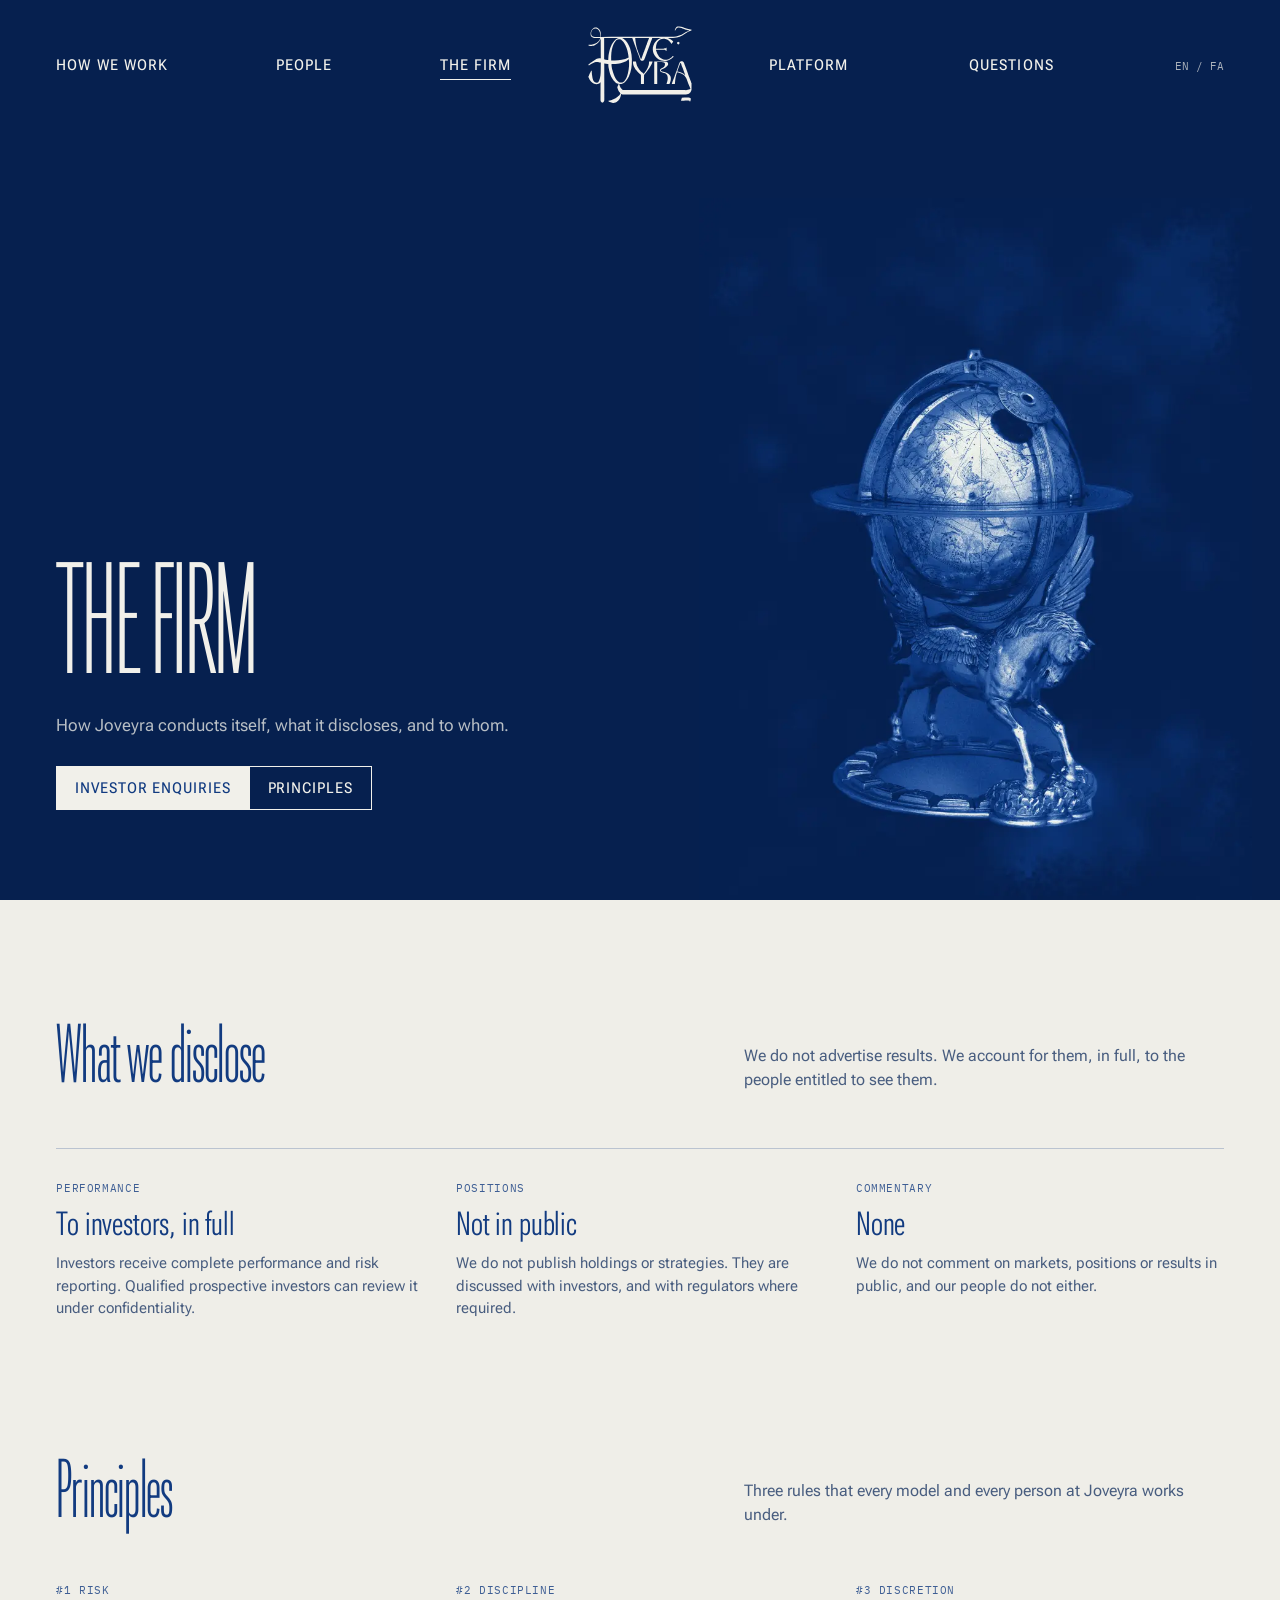
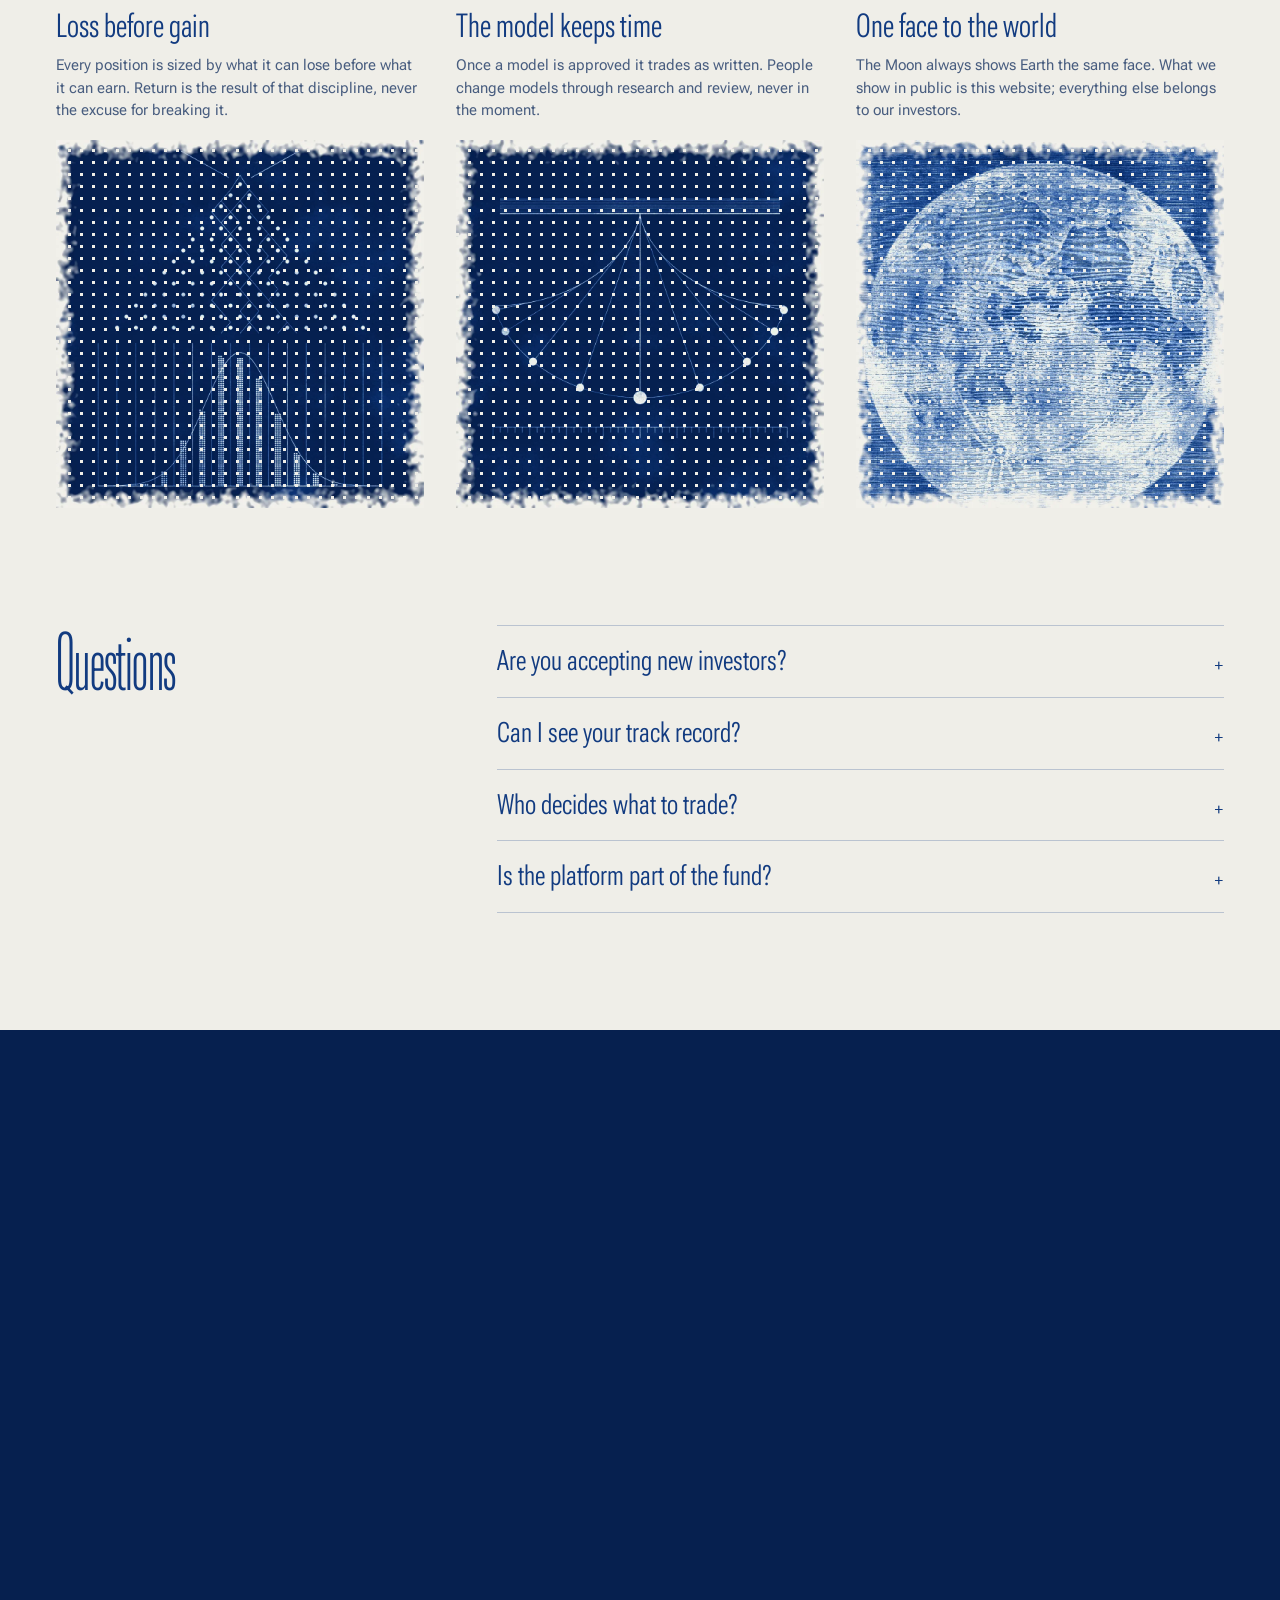
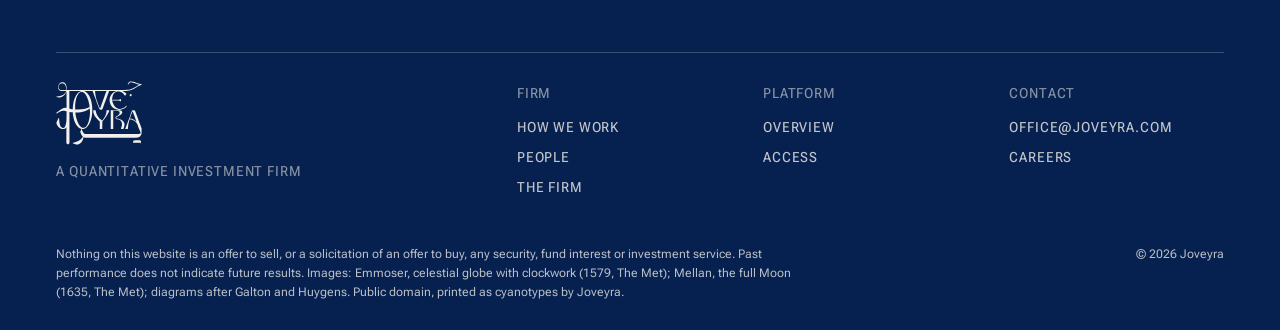
==== firm/index.html @ caad1bf6 "Redesign site around line engraving and cyanotype; add /firm and /product pages - Home: Hevelius obs" ====
<!doctype html>
<html lang="en" class="cyan">
<head>
<meta charset="utf-8">
<meta name="viewport" content="width=device-width, initial-scale=1">
<title>The Firm — Joveyra</title>
<meta name="description" content="How Joveyra conducts itself, what it discloses and to whom.">
<meta name="theme-color" content="#06204f">
<link rel="icon" href="../assets/logo.svg" type="image/svg+xml">
<link rel="preload" href="../assets/fonts/roboto-flex-latin-full-normal.woff2" as="font" type="font/woff2" crossorigin>
<link rel="stylesheet" href="../assets/css/site.css">
</head>
<body>

<header class="hero on-deep">
  <nav class="nav" aria-label="Main">
    <div class="wrap">
      <ul class="l">
        <li><a class="i" href="../#work">How we work</a></li>
        <li><a class="i" href="../#people">People</a></li>
        <li><a class="i" href="./" aria-current="page">The Firm</a></li>
      </ul>
      <a class="mark" href="../" aria-label="Joveyra home"><svg viewBox="0 0 870 648" fill="currentColor" aria-hidden="true"><use href="../assets/logo.svg#mark" width="870" height="648"/></svg></a>
      <ul class="r">
        <li><a class="i" href="../product/">Platform</a></li>
        <li><a class="i" href="#questions">Questions</a></li>
        <li><span class="lang" title="Persian edition in preparation">EN / FA</span></li>
      </ul>
      <button class="menu" type="button" aria-expanded="false">Menu</button>
    </div>
  </nav>
  <div class="wrap grid">
    <div class="copy">
      <h1 class="h1">The Firm</h1>
      <p class="lede">How Joveyra conducts itself, what it discloses, and to whom.</p>
      <div class="btns">
        <a class="btn solid" href="mailto:office@joveyra.com">Investor enquiries</a>
        <a class="btn" href="#principles">Principles</a>
      </div>
    </div>
    <div class="art">
      <img class="plate-art" src="../assets/img/globe-1600.webp" srcset="../assets/img/globe-900.webp 900w, ../assets/img/globe-1600.webp 1600w" sizes="(max-width: 960px) 100vw, 50vw" width="1600" height="2031" alt="Cyanotype of a celestial globe driven by clockwork, made by Gerhard Emmoser in 1579">
    </div>
  </div>
</header>

<main>

  <section class="sec on-paper">
    <div class="wrap">
      <div class="sec-head">
        <h2 class="h2" style="color:var(--blue)">What we disclose</h2>
        <p>We do not advertise results. We account for them, in full, to the people entitled to see them.</p>
      </div>
      <div class="cols3">
        <div><span class="tag">Performance</span><h3 class="h3">To investors, in full</h3><p>Investors receive complete performance and risk reporting. Qualified prospective investors can review it under confidentiality.</p></div>
        <div><span class="tag">Positions</span><h3 class="h3">Not in public</h3><p>We do not publish holdings or strategies. They are discussed with investors, and with regulators where required.</p></div>
        <div><span class="tag">Commentary</span><h3 class="h3">None</h3><p>We do not comment on markets, positions or results in public, and our people do not either.</p></div>
      </div>
    </div>
  </section>

  <section id="principles" class="sec on-paper" style="padding-top:0">
    <div class="wrap">
      <div class="sec-head">
        <h2 class="h2" style="color:var(--blue)">Principles</h2>
        <p>Three rules that every model and every person at Joveyra works under.</p>
      </div>
      <div class="cards">
        <article class="card"><span class="tag">#1 Risk</span><h3 class="h3">Loss before gain</h3><p>Every position is sized by what it can lose before what it can earn. Return is the result of that discipline, never the excuse for breaking it.</p><div class="plate"><img data-develop src="../assets/img/cy-galton.webp" width="1000" height="1000" alt="Cyanotype of a Galton board and the normal distribution" loading="lazy"></div></article>
        <article class="card"><span class="tag">#2 Discipline</span><h3 class="h3">The model keeps time</h3><p>Once a model is approved it trades as written. People change models through research and review, never in the moment.</p><div class="plate"><img data-develop src="../assets/img/cy-huygens.webp" width="1000" height="1000" alt="Cyanotype of Huygens's cycloidal pendulum" loading="lazy"></div></article>
        <article class="card"><span class="tag">#3 Discretion</span><h3 class="h3">One face to the world</h3><p>The Moon always shows Earth the same face. What we show in public is this website; everything else belongs to our investors.</p><div class="plate"><img data-develop src="../assets/img/cy-moon.webp" width="1000" height="1000" alt="Cyanotype of Claude Mellan's engraving of the full Moon, 1635" loading="lazy"></div></article>
      </div>
    </div>
  </section>

  <section id="questions" class="sec faq on-paper" style="padding-top:0">
    <div class="wrap grid">
      <h2 class="h2">Questions</h2>
      <div>
        <details class="qa"><summary>Are you accepting new investors?</summary><div class="a">Occasionally, and only by introduction. Write to office@joveyra.com with the name of the person who introduced you.</div></details>
        <details class="qa"><summary>Can I see your track record?</summary><div class="a">Qualified prospective investors can review the full record under a confidentiality agreement, after an introduction.</div></details>
        <details class="qa"><summary>Who decides what to trade?</summary><div class="a">Pricing models place every trade. Researchers design, test and supervise them; no trade is placed at someone's discretion.</div></details>
        <details class="qa"><summary>Is the platform part of the fund?</summary><div class="a">No. The Joveyra Platform is a separate product for traders in the Middle East. It is built on the same infrastructure, but client activity on the platform is kept apart from the firm's own trading.</div></details>
      </div>
    </div>
  </section>

  <section class="end on-deep">
    <canvas class="sky" aria-hidden="true"></canvas>
    <div class="wrap">
      <div class="foot">
        <div><svg class="mk" viewBox="0 0 870 648" fill="currentColor" aria-hidden="true"><use href="../assets/logo.svg#mark" width="870" height="648"/></svg><span class="t">A quantitative investment firm</span></div>
        <div><span class="t">Firm</span><ul><li><a href="../#work">How we work</a></li><li><a href="../#people">People</a></li><li><a href="./">The Firm</a></li></ul></div>
        <div><span class="t">Platform</span><ul><li><a href="../product/">Overview</a></li><li><a href="../product/#access">Access</a></li></ul></div>
        <div><span class="t">Contact</span><ul><li><a href="mailto:office@joveyra.com">office@joveyra.com</a></li><li><a href="mailto:careers@joveyra.com">Careers</a></li></ul></div>
      </div>
      <div class="legal">
        <p>Nothing on this website is an offer to sell, or a solicitation of an offer to buy, any security, fund interest or investment service. Past performance does not indicate future results. Images: Emmoser, celestial globe with clockwork (1579, The Met); Mellan, the full Moon (1635, The Met); diagrams after Galton and Huygens. Public domain, printed as cyanotypes by Joveyra.</p>
        <span>&copy; 2026 Joveyra</span>
      </div>
    </div>
  </section>

</main>

<script src="../assets/vendor/lenis.min.js"></script>
<script src="../assets/js/jove.js"></script>
<script src="../assets/js/site.js"></script>
</body>
</html>
---- assets/css/site.css ----
/* Joveyra
   Two processes, one family of type.
   - engraving pages: ultramarine and paper, images reduced to their lines
   - cyanotype pages: Prussian blue and paper, images printed by light        */

@font-face {
  font-family: "Flex";
  src: url("../fonts/roboto-flex-latin-full-normal.woff2") format("woff2");
  font-weight: 100 1000; font-stretch: 25% 151%; font-display: swap;
}
@font-face { font-family: "Plex Mono"; src: url("../fonts/ibm-plex-mono-latin-400-normal.woff2") format("woff2"); font-weight: 400; font-display: swap; }

@view-transition { navigation: auto; }

:root {
  color-scheme: light;
  --blue: #1424c4;          /* engraving ultramarine */
  --blue-deep: #0b1675;
  --paper: #eceef4;
  --paper-2: #e2e5ee;
  --on-blue: #eef1ff;
  --on-blue-dim: rgba(238, 241, 255, .74);
  --rule-blue: rgba(238, 241, 255, .22);
  --text: #121a5c;
  --text-dim: rgba(18, 26, 92, .74);
  --rule: rgba(20, 36, 196, .22);
  --copper: #c4733f;

  --flex: "Flex", "Roboto", system-ui, sans-serif;
  --mono: "Plex Mono", ui-monospace, Menlo, monospace;
  --gutter: clamp(16px, 4.4vw, 64px);
  --max: 1320px;
  --ease: cubic-bezier(.2, .7, .1, 1);
}
.cyan {
  --blue: #123b80;          /* Prussian */
  --blue-deep: #0a2552;
  --paper: #efeee8;
  --paper-2: #e5e3da;
  --text: #0e2a5a;
  --text-dim: rgba(14, 42, 90, .74);
  --rule: rgba(18, 59, 128, .24);
  --on-blue: #f1f0ea;
  --on-blue-dim: rgba(241, 240, 234, .76);
  --rule-blue: rgba(241, 240, 234, .22);
}

* { box-sizing: border-box; }
html { -webkit-text-size-adjust: 100%; }
html.lenis, html.lenis body { height: auto; }
.lenis.lenis-smooth { scroll-behavior: auto !important; }
html.film-on { overflow: hidden; }

body {
  margin: 0; background: var(--paper); color: var(--text);
  font-family: var(--flex); font-size: 16px; line-height: 1.5; font-stretch: 100%;
  -webkit-font-smoothing: antialiased; overflow-x: hidden;
}
img { display: block; max-width: 100%; height: auto; }
a { color: inherit; text-decoration: none; }
:focus-visible { outline: 2px solid var(--copper); outline-offset: 3px; }
::selection { background: var(--blue); color: var(--on-blue); }

.wrap { width: 100%; max-width: var(--max); margin: 0 auto; padding-inline: var(--gutter); position: relative; }

.on-blue { background: var(--blue); color: var(--on-blue); }
.on-deep { background: var(--blue-deep); color: var(--on-blue); }
.on-paper { background: var(--paper); color: var(--text); }

/* ------------------------------------------------------------------ type */
.h1 {
  font-weight: 300; font-stretch: 34%;
  font-size: clamp(72px, 12.2vw, 196px); line-height: .82; letter-spacing: -.012em;
  text-transform: uppercase; margin: 0; text-wrap: balance;
}
.h2 {
  font-weight: 300; font-stretch: 30%; font-size: clamp(48px, 6.4vw, 96px);
  line-height: .92; letter-spacing: -.01em; margin: 0; text-wrap: balance;
}
.h3 {
  font-weight: 340; font-stretch: 30%; font-size: clamp(28px, 2.6vw, 38px);
  line-height: 1; margin: 0 0 12px; letter-spacing: -.005em; text-wrap: balance;
}
.lede { font-size: clamp(17px, 1.25vw, 19px); line-height: 1.5; max-width: 34em; margin: 0; }
p { margin: 0 0 1em; max-width: 36em; }
.tag {
  font-family: var(--mono); font-size: 10.5px; letter-spacing: .06em; text-transform: uppercase;
  display: block; margin-bottom: 10px; opacity: .8;
}

/* buttons: square, condensed, like instrument labels */
.btns { display: flex; flex-wrap: wrap; margin-top: 28px; }
.btn {
  display: inline-flex; align-items: center; gap: 10px; height: 44px; padding: 0 18px;
  font-weight: 450; font-stretch: 62%; font-size: 15px; letter-spacing: .06em; text-transform: uppercase;
  border: 1px solid currentColor; transition: background .25s var(--ease), color .25s var(--ease);
}
.btn + .btn { border-left: 0; }
.on-blue .btn.solid, .on-deep .btn.solid { background: var(--on-blue); color: var(--blue); border-color: var(--on-blue); }
.on-blue .btn.solid:hover, .on-deep .btn.solid:hover { background: transparent; color: var(--on-blue); }
.on-blue .btn:not(.solid):hover, .on-deep .btn:not(.solid):hover { background: var(--on-blue); color: var(--blue); }
.on-paper .btn.solid { background: var(--blue); color: var(--paper); border-color: var(--blue); }
.on-paper .btn.solid:hover { background: transparent; color: var(--blue); }
.on-paper .btn:not(.solid) { color: var(--blue); }
.on-paper .btn:not(.solid):hover { background: var(--blue); color: var(--paper); }

/* ------------------------------------------------------------------ nav */
.nav { position: relative; z-index: 10; }
.nav .wrap { display: grid; grid-template-columns: 1fr auto 1fr; align-items: center; padding-block: 26px; }
.nav ul { list-style: none; margin: 0; padding: 0; display: flex; justify-content: space-between; align-items: center; gap: 24px; }
.nav ul.l { padding-right: clamp(24px, 6vw, 96px); }
.nav ul.r { padding-left: clamp(24px, 6vw, 96px); }
.nav a.i {
  font-weight: 460; font-stretch: 62%; font-size: 15px; letter-spacing: .07em; text-transform: uppercase;
  padding: 6px 0; background: linear-gradient(currentColor, currentColor) 0 100% / 0 1px no-repeat;
  transition: background-size .35s var(--ease);
}
.nav a.i:hover, .nav a.i[aria-current="page"] { background-size: 100% 1px; }
.nav .mark { display: block; width: 104px; color: currentColor; }
.nav .mark svg { display: block; width: 100%; height: auto; }
.nav .lang { font-family: var(--mono); font-size: 11px; opacity: .7; }
.menu { display: none; }

/* ------------------------------------------------------------------ hero */
.hero { position: relative; overflow: hidden; }
.hero { min-height: 100svh; display: flex; flex-direction: column; }
.hero .grid { flex: 1; display: grid; grid-template-columns: 1.02fr 1fr; gap: clamp(24px, 4vw, 64px); align-items: end; padding-top: clamp(24px, 6vh, 64px); }
.hero .copy { padding-bottom: clamp(48px, 10vh, 112px); }
.hero .lede { margin-top: 28px; color: var(--on-blue-dim); }
.hero .art { position: relative; align-self: stretch; display: flex; align-items: flex-end; justify-content: flex-end; }
.hero .art img.plate-art { width: 100%; height: auto; max-height: calc(100svh - 150px); object-fit: contain; object-position: right bottom; margin-right: calc(var(--gutter) * -0.5); }

/* ------------------------------------------------------------------ sections */
.sec { padding-block: clamp(88px, 13vh, 150px); }
.sec-head { display: flex; justify-content: space-between; align-items: end; gap: 24px; margin-bottom: 56px; }
.sec-head p { margin: 0; color: var(--text-dim); max-width: 30em; }
.on-blue .sec-head p, .on-deep .sec-head p { color: var(--on-blue-dim); }

.cards { display: grid; grid-template-columns: repeat(3, minmax(0, 1fr)); gap: 56px 32px; }
.card .tag { color: var(--blue); }
.card .h3 { color: var(--blue); }
.card p { color: var(--text-dim); font-size: 15px; min-height: 4.5em; }
.on-blue .card .tag, .on-blue .card .h3 { color: var(--on-blue); }
.on-blue .card p { color: var(--on-blue-dim); }
.plate { position: relative; background: var(--blue); aspect-ratio: 1; overflow: hidden; margin-top: 18px; }
.on-blue .plate { background: var(--blue-deep); }
.plate img { width: 100%; height: 100%; object-fit: cover; }
canvas.dither { position: absolute; inset: 0; width: 100%; height: 100%; image-rendering: pixelated; color: var(--blue); }

/* platform band */
.band .grid { display: grid; grid-template-columns: 1fr 1fr; gap: clamp(32px, 6vw, 96px); align-items: center; }
.band .lede { color: var(--on-blue-dim); margin-top: 22px; }
.print { max-width: 460px; justify-self: center; position: relative; background: #f1f0ea; padding: 16px 16px 44px; box-shadow: 0 30px 60px -30px rgba(0, 0, 0, .55); transform: rotate(-1.2deg); }
.print img { width: 100%; }
.print .cap { position: absolute; left: 16px; bottom: 15px; font-family: var(--mono); font-size: 10px; letter-spacing: .04em; color: #4b5a78; }

/* people */
.people .grid { display: grid; grid-template-columns: 5fr 7fr; gap: clamp(32px, 6vw, 96px); align-items: start; }
.people .portrait { position: relative; background: transparent; overflow: hidden; }
.people .portrait canvas.dither { color: var(--paper); }
.people .lede { margin-top: 24px; color: var(--text); }
.problem { margin-top: 40px; border-top: 1px solid var(--rule); padding-top: 24px; }
.problem .q { font-size: 18px; line-height: 1.55; color: var(--text); max-width: 34em; }

/* faq */
.faq .grid { display: grid; grid-template-columns: 4fr 8fr; gap: clamp(32px, 6vw, 96px); }
.faq .h2 { color: var(--blue); }
.qa { border-top: 1px solid var(--rule); }
.qa:last-child { border-bottom: 1px solid var(--rule); }
.qa summary {
  list-style: none; cursor: pointer; display: flex; justify-content: space-between; gap: 24px; align-items: baseline;
  padding: 20px 0; color: var(--blue); font-weight: 340; font-stretch: 30%; font-size: clamp(24px, 2.2vw, 30px); line-height: 1.1;
}
.qa summary::-webkit-details-marker { display: none; }
.qa summary::after { content: "+"; font-family: var(--mono); font-size: 16px; transition: transform .3s var(--ease); }
.qa[open] summary::after { transform: rotate(45deg); }
.qa .a { padding: 0 0 24px; color: var(--text-dim); max-width: 40em; }

/* end: a moving plate behind the footer */
.end { position: relative; overflow: hidden; min-height: min(100vh, 960px); display: flex; flex-direction: column; justify-content: flex-end; }
.end canvas.sky { position: absolute; inset: 0; width: 100%; height: 100%; color: var(--on-blue); }
.end .wrap { z-index: 2; }
.foot { display: grid; grid-template-columns: 2fr 1fr 1fr 1fr; gap: 32px; padding-top: 28px; border-top: 1px solid var(--rule-blue); }
.foot ul { list-style: none; margin: 10px 0 0; padding: 0; }
.foot li { margin: 6px 0; }
.foot a, .foot .t { font-weight: 450; font-stretch: 62%; font-size: 14px; letter-spacing: .06em; text-transform: uppercase; }
.foot a { opacity: .8; } .foot a:hover { opacity: 1; }
.foot .t { opacity: .55; }
.foot .mk { width: 86px; display: block; margin-bottom: 14px; }
.legal { display: grid; grid-template-columns: 1fr auto; gap: 24px; padding: 40px 0 28px; font-size: 12px; line-height: 1.6; color: var(--on-blue-dim); }
.legal p { margin: 0; max-width: 62em; }

/* ------------------------------------------------------------------ opening film */
.film {
  position: fixed; inset: 0; z-index: 100; background: var(--blue-deep); color: var(--on-blue);
  display: grid; place-items: center; cursor: pointer;
  transition: transform 1.2s cubic-bezier(.7, 0, .2, 1);
}
.film canvas { position: absolute; inset: 0; width: 100%; height: 100%; }
.film .film-mark { position: relative; width: min(300px, 50vw); opacity: 0; }
.film .film-mark svg { display: block; width: 100%; height: auto; }
.film .film-date { position: absolute; left: var(--gutter); bottom: 26px; font-family: var(--mono); font-size: 11px; letter-spacing: .06em; text-transform: uppercase; opacity: .75; }
.film .skip { position: absolute; right: var(--gutter); bottom: 20px; font-family: var(--mono); font-size: 11px; letter-spacing: .06em; text-transform: uppercase; background: none; color: inherit; border: 1px solid var(--rule-blue); padding: 8px 12px; cursor: pointer; }
.film.lift { transform: translateY(-100%); }

/* ------------------------------------------------------------------ small screens */
@media (max-width: 960px) {
  .nav .wrap { grid-template-columns: auto 1fr auto; }
  .nav ul { display: none; }
  .nav .mark { width: 84px; }
  .menu { display: block; grid-column: 3; background: none; color: inherit; border: 1px solid currentColor; font: 500 13px/1 var(--flex); font-stretch: 62%; letter-spacing: .08em; text-transform: uppercase; padding: 10px 14px; }
  .nav.open { position: fixed; inset: 0; background: var(--blue); color: var(--on-blue); z-index: 50; }
  .nav.open .wrap { align-content: start; }
  .nav.open ul { display: flex; flex-direction: column; align-items: start; grid-column: 1 / -1; padding: 32px 0 0; gap: 18px; justify-content: start; }
  .nav.open a.i { font-size: 26px; }
  .hero .grid, .band .grid, .people .grid, .faq .grid { grid-template-columns: 1fr; }
  .hero .copy { padding-bottom: 0; }
  .hero .art { min-height: 0; }
  .hero .art img.plate-art { position: relative; right: 0; width: 100%; }
  .cards { grid-template-columns: 1fr; }
  .foot { grid-template-columns: 1fr 1fr; }
  .legal { grid-template-columns: 1fr; }
  .sec-head { flex-direction: column; align-items: start; }
}
@media (prefers-reduced-motion: reduce) {
  .film { display: none; }
}

/* ------------------------------------------------------------------ cyanotype pages */
.cyan { --blue-deep: #06204f; }
.cyan .plate { background: transparent; }
.cyan canvas.dither { color: var(--paper); }
.etym {
  display: flex; flex-wrap: wrap; align-items: baseline; gap: .1em .35em; margin: 0 0 72px;
  font-weight: 250; font-stretch: 30%; font-size: clamp(56px, 9vw, 150px); line-height: .95; color: var(--blue);
}
.etym [lang="fa"] { font-family: "Vazir", var(--flex); font-weight: 300; font-stretch: 100%; font-size: .78em; }
.etym .arr { font-stretch: 100%; font-weight: 200; font-size: .5em; opacity: .6; }
.cols2 { display: grid; grid-template-columns: 4fr 8fr; gap: clamp(32px, 6vw, 96px); }
.cols2 .h2 { color: var(--blue); }
.cols2 .lede { margin-bottom: 20px; }
.cols3 { display: grid; grid-template-columns: repeat(3, minmax(0, 1fr)); gap: 32px; border-top: 1px solid var(--rule); padding-top: 32px; }
.cols3 .tag, .cols3 .h3 { color: var(--blue); }
.cols3 p { color: var(--text-dim); font-size: 15px; }
.spin { position: absolute; left: 50%; top: 6%; width: min(62vh, 640px, 78vw); aspect-ratio: 1; transform: translateX(-50%); border-radius: 50%; overflow: hidden; opacity: .9; }
.spin img { width: 100%; height: 100%; object-fit: cover; animation: turn 240s linear infinite; }
@keyframes turn { to { transform: rotate(360deg); } }
.access { position: relative; z-index: 2; margin: calc(min(62vh, 640px, 78vw) + 8vh) 0 72px; text-align: center; }
.access .lede { margin-inline: auto; }
.access .btns { justify-content: center; }
.end:has(.spin) { justify-content: flex-start; }
@font-face { font-family: "Vazir"; src: url("../fonts/vazirmatn-arabic-wght-normal.woff2") format("woff2"); font-weight: 100 900; font-display: swap; }
@media (max-width: 960px) { .cols2, .cols3 { grid-template-columns: 1fr; } }
@media (prefers-reduced-motion: reduce) { .spin img { animation: none; } }
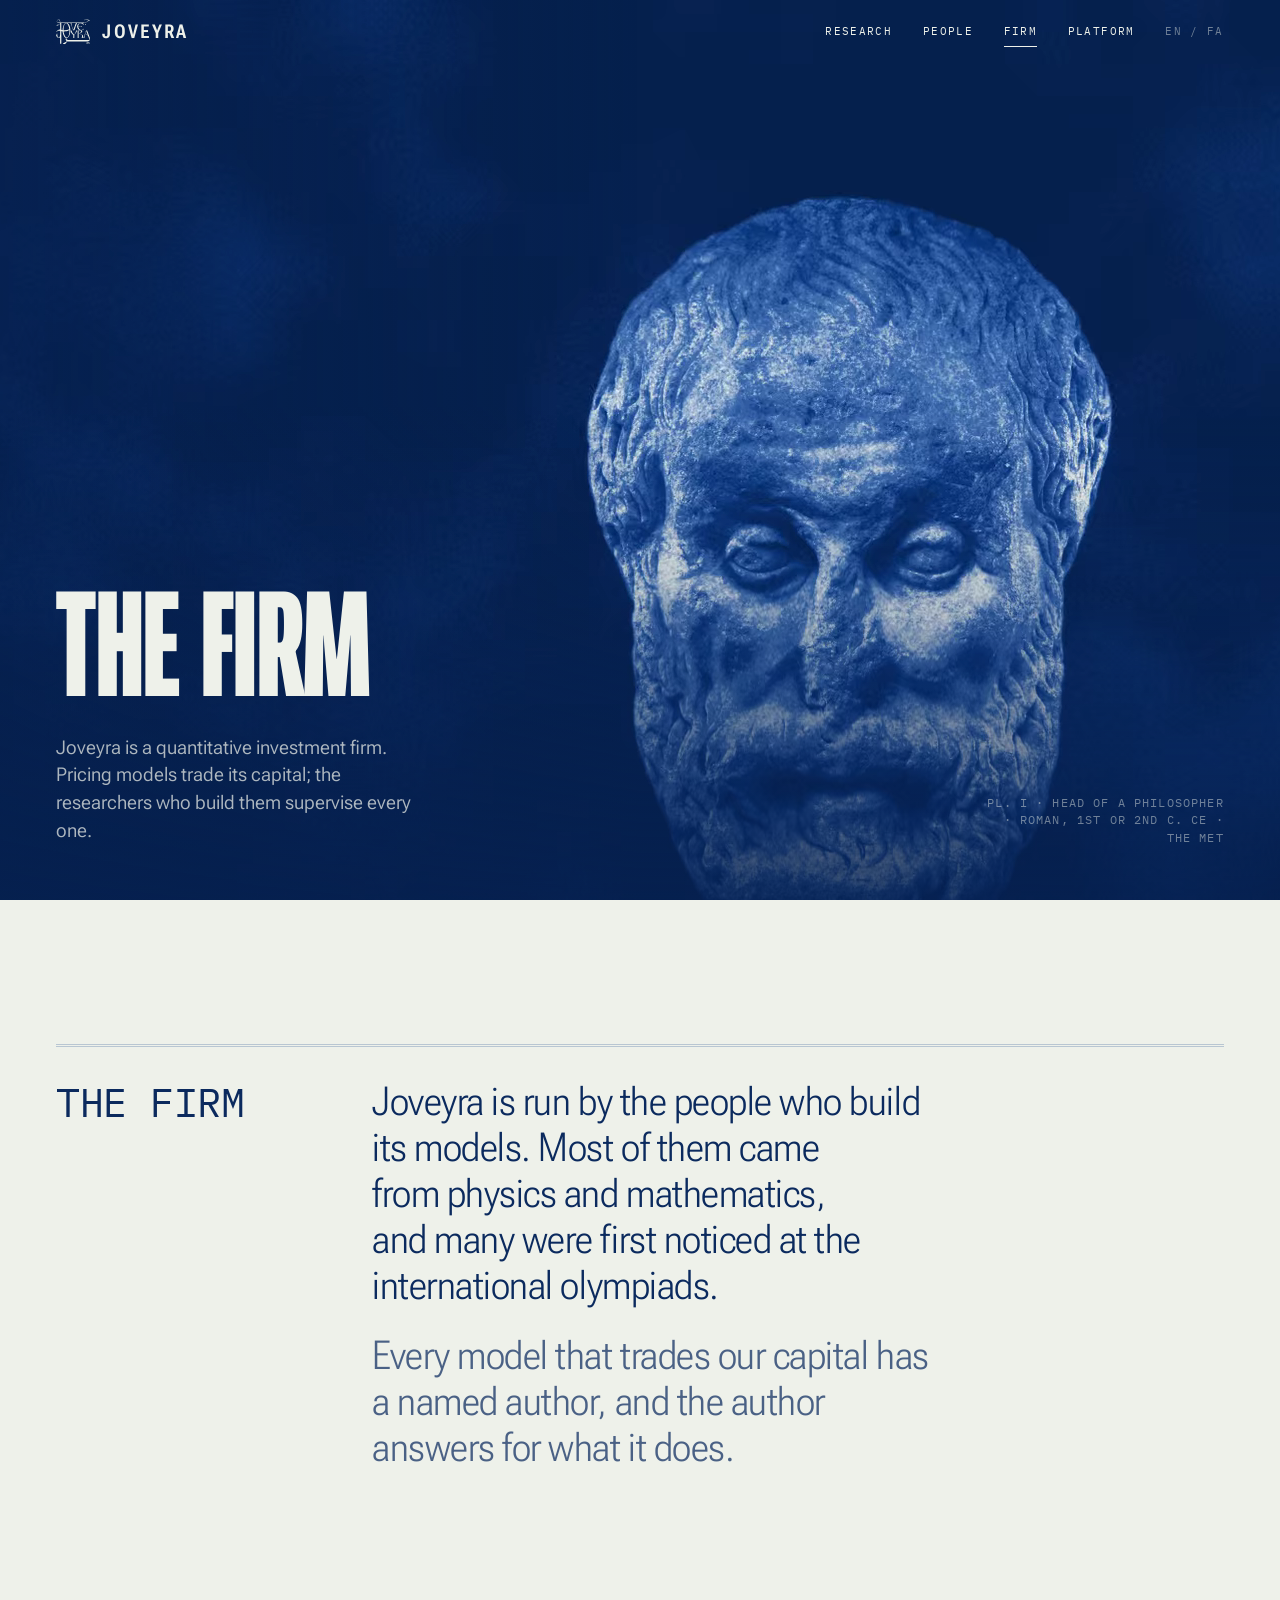
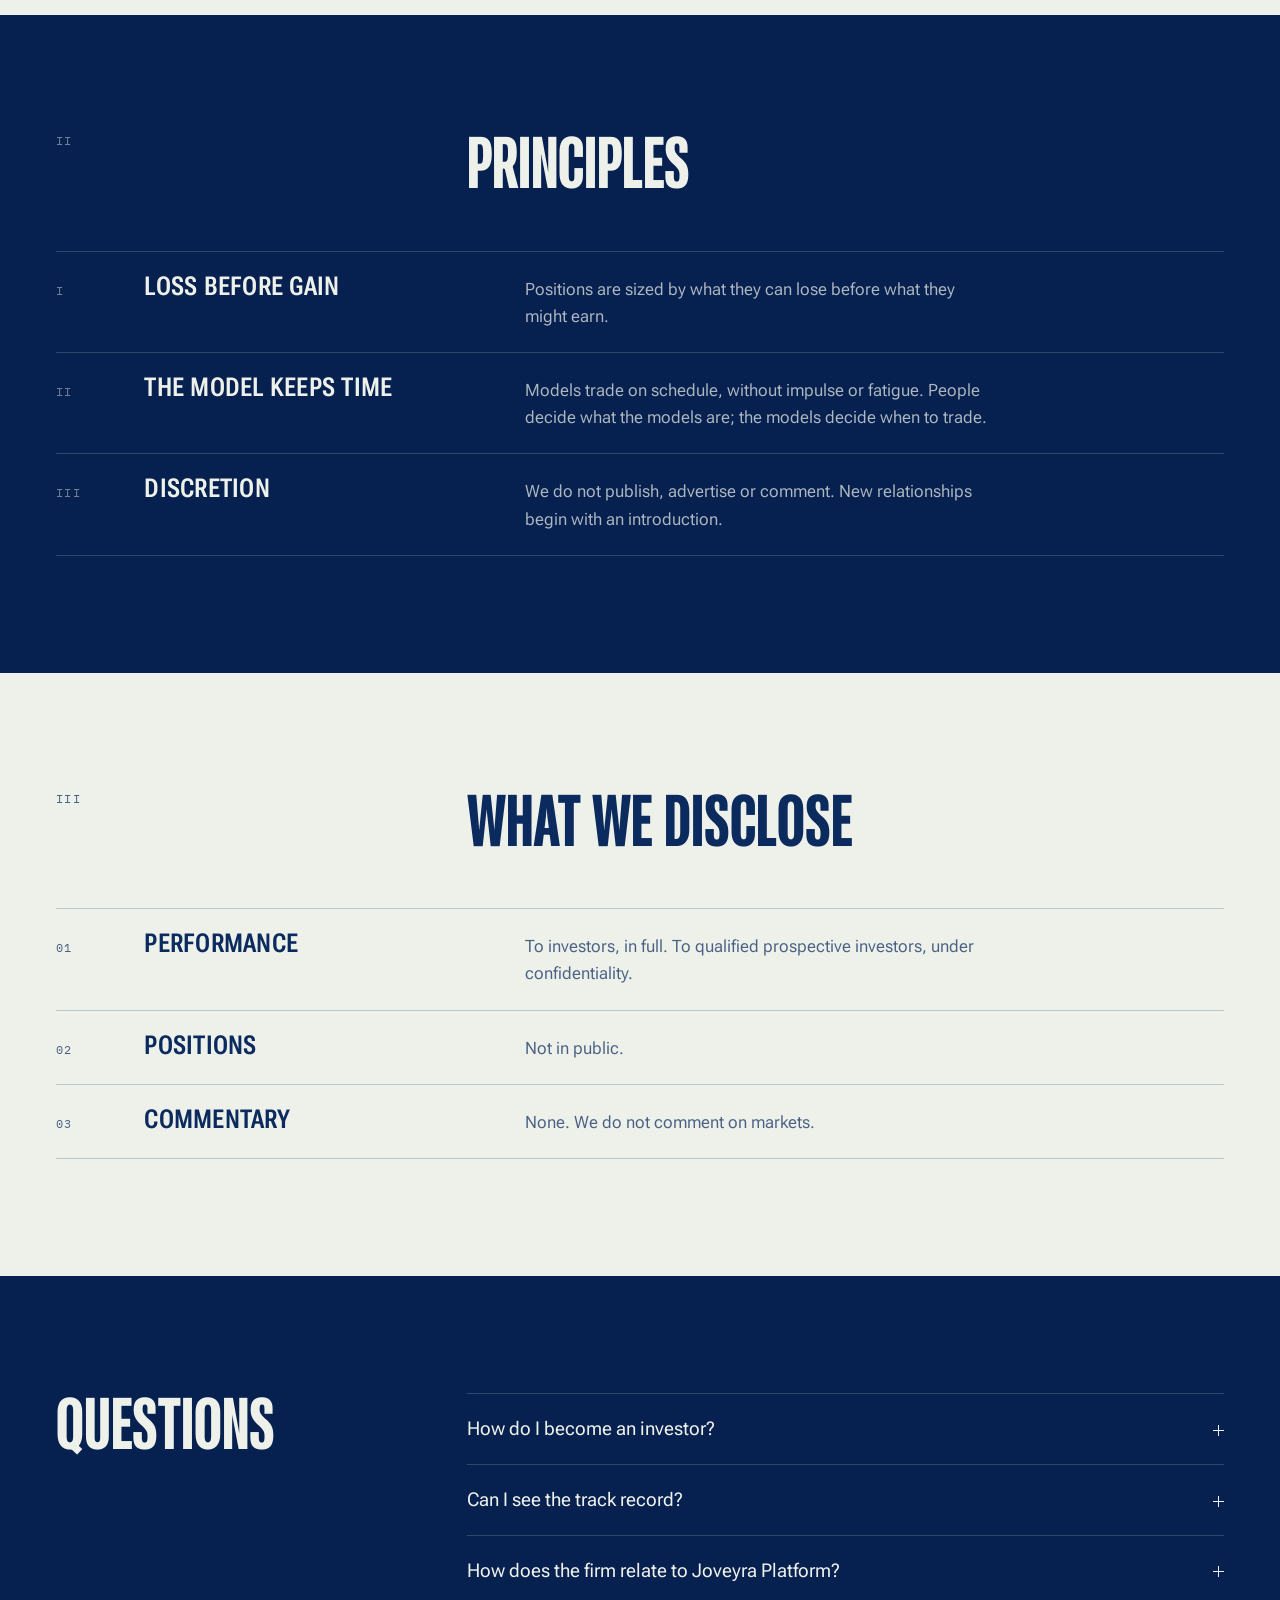
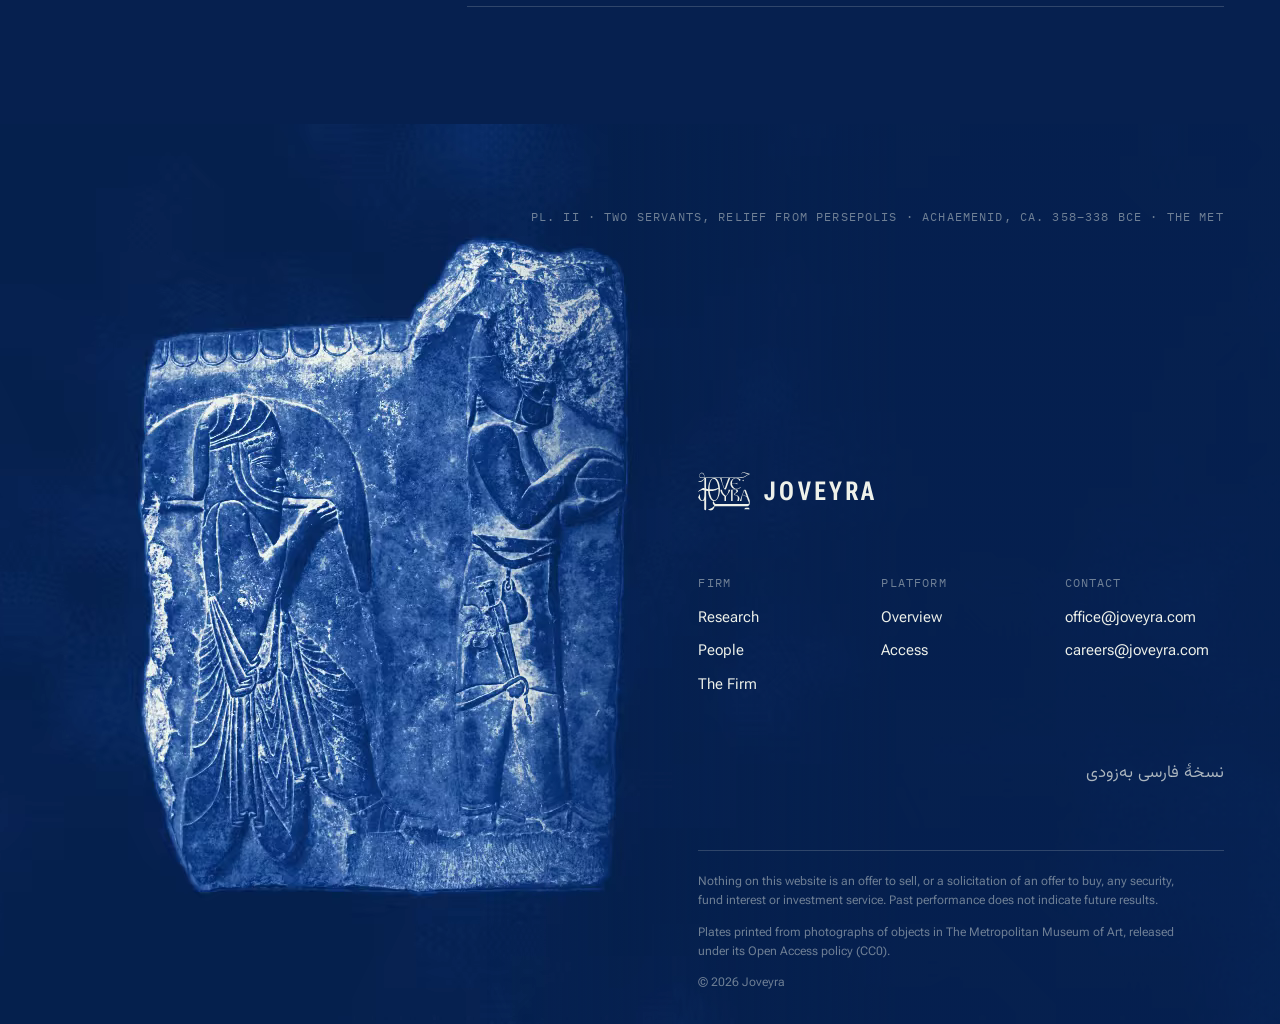
==== commit 3183e5be: "Rebuild site around engraved and cyanotype plates with moving films - Home: banknote line engravings" ====
--- a/firm/index.html
+++ b/firm/index.html
@@ -2,110 +2,137 @@
 <html lang="en" class="cyan">
 <head>
 <meta charset="utf-8">
-<meta name="viewport" content="width=device-width, initial-scale=1">
-<title>The Firm — Joveyra</title>
-<meta name="description" content="How Joveyra conducts itself, what it discloses and to whom.">
+<meta name="viewport" content="width=device-width, initial-scale=1, viewport-fit=cover">
+<title>The Firm · Joveyra</title>
+<meta name="description" content="Joveyra is a quantitative investment firm. Pricing models trade its capital; the researchers who build them supervise every one.">
 <meta name="theme-color" content="#06204f">
 <link rel="icon" href="../assets/logo.svg" type="image/svg+xml">
 <link rel="preload" href="../assets/fonts/roboto-flex-latin-full-normal.woff2" as="font" type="font/woff2" crossorigin>
 <link rel="stylesheet" href="../assets/css/site.css">
+<script>document.documentElement.classList.add("js")</script>
 </head>
 <body>
 
-<header class="hero on-deep">
-  <nav class="nav" aria-label="Main">
-    <div class="wrap">
-      <ul class="l">
-        <li><a class="i" href="../#work">How we work</a></li>
-        <li><a class="i" href="../#people">People</a></li>
-        <li><a class="i" href="./" aria-current="page">The Firm</a></li>
-      </ul>
-      <a class="mark" href="../" aria-label="Joveyra home"><svg viewBox="0 0 870 648" fill="currentColor" aria-hidden="true"><use href="../assets/logo.svg#mark" width="870" height="648"/></svg></a>
-      <ul class="r">
-        <li><a class="i" href="../product/">Platform</a></li>
-        <li><a class="i" href="#questions">Questions</a></li>
-        <li><span class="lang" title="Persian edition in preparation">EN / FA</span></li>
-      </ul>
-      <button class="menu" type="button" aria-expanded="false">Menu</button>
-    </div>
-  </nav>
-  <div class="wrap grid">
-    <div class="copy">
-      <h1 class="h1">The Firm</h1>
-      <p class="lede">How Joveyra conducts itself, what it discloses, and to whom.</p>
-      <div class="btns">
-        <a class="btn solid" href="mailto:office@joveyra.com">Investor enquiries</a>
-        <a class="btn" href="#principles">Principles</a>
-      </div>
-    </div>
-    <div class="art">
-      <img class="plate-art" src="../assets/img/globe-1600.webp" srcset="../assets/img/globe-900.webp 900w, ../assets/img/globe-1600.webp 1600w" sizes="(max-width: 960px) 100vw, 50vw" width="1600" height="2031" alt="Cyanotype of a celestial globe driven by clockwork, made by Gerhard Emmoser in 1579">
-    </div>
+<header class="nav">
+  <div class="wrap">
+    <a class="brand" href="../" aria-label="Joveyra, home">
+      <svg viewBox="0 0 870 648" fill="currentColor" aria-hidden="true"><use href="../assets/logo.svg#mark" width="870" height="648"/></svg>
+      <span class="brand-word">Joveyra</span>
+    </a>
+    <nav class="links" aria-label="Main">
+      <a href="../#research">Research</a>
+      <a href="../#people">People</a>
+      <a href="./" aria-current="page">Firm</a>
+      <a href="../product/index.html">Platform</a>
+      <span class="lang" title="Persian edition in preparation">EN / FA</span>
+    </nav>
+    <button class="menu" type="button" aria-expanded="false" aria-controls="sheet">Menu</button>
   </div>
 </header>
+<nav class="sheet" id="sheet" aria-label="Main">
+  <div>
+    <a href="../#research">Research</a>
+    <a href="../#people">People</a>
+    <a href="./" aria-current="page">Firm</a>
+    <a href="../product/index.html">Platform</a>
+  </div>
+  <span class="mono">EN / <span lang="fa">فارسی</span>, in preparation</span>
+</nav>
 
 <main>
+  <section class="hero" aria-label="The Firm" style="--focus:66% 46%">
+    <video class="v-loop" muted playsinline loop poster="../assets/film/philosopher-poster.webp" aria-hidden="true">
+      <source src="../assets/film/philosopher.webm" type="video/webm">
+      <source src="../assets/film/philosopher.mp4" type="video/mp4">
+    </video>
+    <div class="hero-copy wrap">
+      <div>
+        <h1 class="display two">The Firm</h1>
+        <p class="lede">Joveyra is a quantitative investment firm. Pricing models trade its capital; the researchers who build them supervise every one.</p>
+      </div>
+      <p class="cap">Pl. I &middot; Head of a philosopher &middot; Roman, 1st or 2nd c. CE &middot; The Met</p>
+    </div>
+  </section>
 
-  <section class="sec on-paper">
+  <section class="pale statement" aria-label="The firm">
     <div class="wrap">
-      <div class="sec-head">
-        <h2 class="h2" style="color:var(--blue)">What we disclose</h2>
-        <p>We do not advertise results. We account for them, in full, to the people entitled to see them.</p>
-      </div>
-      <div class="cols3">
-        <div><span class="tag">Performance</span><h3 class="h3">To investors, in full</h3><p>Investors receive complete performance and risk reporting. Qualified prospective investors can review it under confidentiality.</p></div>
-        <div><span class="tag">Positions</span><h3 class="h3">Not in public</h3><p>We do not publish holdings or strategies. They are discussed with investors, and with regulators where required.</p></div>
-        <div><span class="tag">Commentary</span><h3 class="h3">None</h3><p>We do not comment on markets, positions or results in public, and our people do not either.</p></div>
+      <div class="rule2"></div>
+      <p class="mono">The Firm</p>
+      <div>
+        <p>Joveyra is run by the people who build its models. Most of them came from physics and mathematics, and many were first noticed at the international olympiads.</p>
+        <p>Every model that trades our capital has a named author, and the author answers for what it does.</p>
       </div>
     </div>
   </section>
 
-  <section id="principles" class="sec on-paper" style="padding-top:0">
+  <section class="ledger dark" aria-labelledby="principles-h">
     <div class="wrap">
-      <div class="sec-head">
-        <h2 class="h2" style="color:var(--blue)">Principles</h2>
-        <p>Three rules that every model and every person at Joveyra works under.</p>
+      <div class="head">
+        <span class="num">II</span>
+        <h2 class="h2" id="principles-h">Principles</h2>
       </div>
-      <div class="cards">
-        <article class="card"><span class="tag">#1 Risk</span><h3 class="h3">Loss before gain</h3><p>Every position is sized by what it can lose before what it can earn. Return is the result of that discipline, never the excuse for breaking it.</p><div class="plate"><img data-develop src="../assets/img/cy-galton.webp" width="1000" height="1000" alt="Cyanotype of a Galton board and the normal distribution" loading="lazy"></div></article>
-        <article class="card"><span class="tag">#2 Discipline</span><h3 class="h3">The model keeps time</h3><p>Once a model is approved it trades as written. People change models through research and review, never in the moment.</p><div class="plate"><img data-develop src="../assets/img/cy-huygens.webp" width="1000" height="1000" alt="Cyanotype of Huygens's cycloidal pendulum" loading="lazy"></div></article>
-        <article class="card"><span class="tag">#3 Discretion</span><h3 class="h3">One face to the world</h3><p>The Moon always shows Earth the same face. What we show in public is this website; everything else belongs to our investors.</p><div class="plate"><img data-develop src="../assets/img/cy-moon.webp" width="1000" height="1000" alt="Cyanotype of Claude Mellan's engraving of the full Moon, 1635" loading="lazy"></div></article>
+      <ol>
+        <li><span class="num">I</span><h3 class="h3">Loss before gain</h3><p>Positions are sized by what they can lose before what they might earn.</p></li>
+        <li><span class="num">II</span><h3 class="h3">The model keeps time</h3><p>Models trade on schedule, without impulse or fatigue. People decide what the models are; the models decide when to trade.</p></li>
+        <li><span class="num">III</span><h3 class="h3">Discretion</h3><p>We do not publish, advertise or comment. New relationships begin with an introduction.</p></li>
+      </ol>
+    </div>
+  </section>
+
+  <section class="pale ledger" aria-labelledby="disclose-h">
+    <div class="wrap">
+      <div class="head">
+        <span class="num">III</span>
+        <h2 class="h2" id="disclose-h">What we disclose</h2>
+      </div>
+      <ol>
+        <li><span class="num">01</span><h3 class="h3">Performance</h3><p>To investors, in full. To qualified prospective investors, under confidentiality.</p></li>
+        <li><span class="num">02</span><h3 class="h3">Positions</h3><p>Not in public.</p></li>
+        <li><span class="num">03</span><h3 class="h3">Commentary</h3><p>None. We do not comment on markets.</p></li>
+      </ol>
+    </div>
+  </section>
+
+  <section class="faq" aria-labelledby="faq-h">
+    <div class="wrap">
+      <h2 class="h2" id="faq-h">Questions</h2>
+      <div>
+        <details class="qa"><summary>How do I become an investor?</summary><div class="a">By introduction only. We do not solicit, and we do not accept capital through intermediaries we have not met.</div></details>
+        <details class="qa"><summary>Can I see the track record?</summary><div class="a">The record is available to qualified prospective investors, under confidentiality. Write to <a href="mailto:office@joveyra.com">office@joveyra.com</a>.</div></details>
+        <details class="qa"><summary>How does the firm relate to Joveyra Platform?</summary><div class="a">The platform is a separate business. It runs on the same infrastructure as the fund. <a href="../product/index.html">More on the platform</a>.</div></details>
       </div>
     </div>
   </section>
+</main>
 
-  <section id="questions" class="sec faq on-paper" style="padding-top:0">
-    <div class="wrap grid">
-      <h2 class="h2">Questions</h2>
-      <div>
-        <details class="qa"><summary>Are you accepting new investors?</summary><div class="a">Occasionally, and only by introduction. Write to office@joveyra.com with the name of the person who introduced you.</div></details>
-        <details class="qa"><summary>Can I see your track record?</summary><div class="a">Qualified prospective investors can review the full record under a confidentiality agreement, after an introduction.</div></details>
-        <details class="qa"><summary>Who decides what to trade?</summary><div class="a">Pricing models place every trade. Researchers design, test and supervise them; no trade is placed at someone's discretion.</div></details>
-        <details class="qa"><summary>Is the platform part of the fund?</summary><div class="a">No. The Joveyra Platform is a separate product for traders in the Middle East. It is built on the same infrastructure, but client activity on the platform is kept apart from the firm's own trading.</div></details>
+<footer class="end" style="--focus:30% 50%">
+  <video data-lazy muted playsinline loop preload="none" poster="../assets/film/servants-poster.webp" aria-hidden="true">
+    <source data-src="../assets/film/servants.webm" type="video/webm">
+    <source data-src="../assets/film/servants.mp4" type="video/mp4">
+  </video>
+  <p class="cap plate-cap">Pl. II &middot; Two servants, relief from Persepolis &middot; Achaemenid, ca. 358&ndash;338 BCE &middot; The Met</p>
+  <div class="inner">
+    <div class="foot">
+      <a class="fbrand" href="../" aria-label="Joveyra, home">
+        <svg viewBox="0 0 870 648" fill="currentColor" aria-hidden="true"><use href="../assets/logo.svg#mark" width="870" height="648"/></svg>
+        <span class="brand-word">Joveyra</span>
+      </a>
+      <div class="fcols">
+        <div><span class="mono">Firm</span><ul><li><a href="../#research">Research</a></li><li><a href="../#people">People</a></li><li><a href="./">The Firm</a></li></ul></div>
+        <div><span class="mono">Platform</span><ul><li><a href="../product/index.html">Overview</a></li><li><a href="mailto:platform@joveyra.com">Access</a></li></ul></div>
+        <div><span class="mono">Contact</span><ul><li><a href="mailto:office@joveyra.com">office@joveyra.com</a></li><li><a href="mailto:careers@joveyra.com">careers@joveyra.com</a></li></ul></div>
+      </div>
+      <p class="fa" lang="fa" dir="rtl">نسخهٔ فارسی به‌زودی</p>
+      <div class="legal">
+        <p>Nothing on this website is an offer to sell, or a solicitation of an offer to buy, any security, fund interest or investment service. Past performance does not indicate future results.</p>
+        <p>Plates printed from photographs of objects in The Metropolitan Museum of Art, released under its Open Access policy (CC0).</p>
+        <p>&copy; 2026 Joveyra</p>
       </div>
     </div>
-  </section>
-
-  <section class="end on-deep">
-    <canvas class="sky" aria-hidden="true"></canvas>
-    <div class="wrap">
-      <div class="foot">
-        <div><svg class="mk" viewBox="0 0 870 648" fill="currentColor" aria-hidden="true"><use href="../assets/logo.svg#mark" width="870" height="648"/></svg><span class="t">A quantitative investment firm</span></div>
-        <div><span class="t">Firm</span><ul><li><a href="../#work">How we work</a></li><li><a href="../#people">People</a></li><li><a href="./">The Firm</a></li></ul></div>
-        <div><span class="t">Platform</span><ul><li><a href="../product/">Overview</a></li><li><a href="../product/#access">Access</a></li></ul></div>
-        <div><span class="t">Contact</span><ul><li><a href="mailto:office@joveyra.com">office@joveyra.com</a></li><li><a href="mailto:careers@joveyra.com">Careers</a></li></ul></div>
-      </div>
-      <div class="legal">
-        <p>Nothing on this website is an offer to sell, or a solicitation of an offer to buy, any security, fund interest or investment service. Past performance does not indicate future results. Images: Emmoser, celestial globe with clockwork (1579, The Met); Mellan, the full Moon (1635, The Met); diagrams after Galton and Huygens. Public domain, printed as cyanotypes by Joveyra.</p>
-        <span>&copy; 2026 Joveyra</span>
-      </div>
-    </div>
-  </section>
-
-</main>
+  </div>
+</footer>
 
 <script src="../assets/vendor/lenis.min.js"></script>
-<script src="../assets/js/jove.js"></script>
 <script src="../assets/js/site.js"></script>
 </body>
 </html>
--- a/assets/css/site.css
+++ b/assets/css/site.css
@@ -1,7 +1,7 @@
 /* Joveyra
-   Two processes, one family of type.
-   - engraving pages: ultramarine and paper, images reduced to their lines
-   - cyanotype pages: Prussian blue and paper, images printed by light        */
+   Home: banknote line engraving, light lines on a night ground, blue ruling.
+   /firm/ and /product/: cyanotype, Prussian blue and paper.
+   Copper appears once per page, no more.                                     */
 
 @font-face {
   font-family: "Flex";
@@ -9,246 +9,327 @@
   font-weight: 100 1000; font-stretch: 25% 151%; font-display: swap;
 }
 @font-face { font-family: "Plex Mono"; src: url("../fonts/ibm-plex-mono-latin-400-normal.woff2") format("woff2"); font-weight: 400; font-display: swap; }
-
-@view-transition { navigation: auto; }
+@font-face { font-family: "Vazir"; src: url("../fonts/vazirmatn-arabic-wght-normal.woff2") format("woff2"); font-weight: 100 900; font-display: swap; }
 
 :root {
-  color-scheme: light;
-  --blue: #1424c4;          /* engraving ultramarine */
-  --blue-deep: #0b1675;
-  --paper: #eceef4;
-  --paper-2: #e2e5ee;
-  --on-blue: #eef1ff;
-  --on-blue-dim: rgba(238, 241, 255, .74);
-  --rule-blue: rgba(238, 241, 255, .22);
-  --text: #121a5c;
-  --text-dim: rgba(18, 26, 92, .74);
-  --rule: rgba(20, 36, 196, .22);
+  color-scheme: dark;
+  /* engraving */
+  --ground: #070a1c;
+  --ground-2: #0b1030;
+  --line: #eef0f6;
+  --line-dim: rgba(238, 240, 246, .68);
+  --line-faint: rgba(238, 240, 246, .44);
+  --hair: rgba(238, 240, 246, .16);
+  --rule: #2c3fd6;
+  --pale: #e9ebf0;
+  --navy: #0d1440;
+  --navy-dim: rgba(13, 20, 64, .7);
+  --navy-hair: rgba(13, 20, 64, .2);
   --copper: #c4733f;
-
-  --flex: "Flex", "Roboto", system-ui, sans-serif;
+  --solid: rgba(7, 10, 28, .92);
+
+  --flex: "Flex", "Roboto Condensed", "Arial Narrow", system-ui, sans-serif;
   --mono: "Plex Mono", ui-monospace, Menlo, monospace;
+  --fa: "Vazir", Tahoma, sans-serif;
   --gutter: clamp(16px, 4.4vw, 64px);
-  --max: 1320px;
-  --ease: cubic-bezier(.2, .7, .1, 1);
-}
+  --max: 1360px;
+  --ease: cubic-bezier(.22, .61, .2, 1);
+}
+/* cyanotype pages */
 .cyan {
-  --blue: #123b80;          /* Prussian */
-  --blue-deep: #0a2552;
-  --paper: #efeee8;
-  --paper-2: #e5e3da;
-  --text: #0e2a5a;
-  --text-dim: rgba(14, 42, 90, .74);
-  --rule: rgba(18, 59, 128, .24);
-  --on-blue: #f1f0ea;
-  --on-blue-dim: rgba(241, 240, 234, .76);
-  --rule-blue: rgba(241, 240, 234, .22);
-}
-
-* { box-sizing: border-box; }
-html { -webkit-text-size-adjust: 100%; }
+  --ground: #06204f;
+  --ground-2: #0a2a62;
+  --line: #eef1ea;
+  --line-dim: rgba(238, 241, 234, .72);
+  --line-faint: rgba(238, 241, 234, .46);
+  --hair: rgba(238, 241, 234, .18);
+  --rule: #4573b5;
+  --pale: #eef1ea;
+  --navy: #0b2a5e;
+  --navy-dim: rgba(11, 42, 94, .72);
+  --navy-hair: rgba(13, 59, 134, .24);
+  --solid: rgba(6, 32, 79, .94);
+}
+
+*, *::before, *::after { box-sizing: border-box; }
+html { -webkit-text-size-adjust: 100%; background: var(--ground); }
 html.lenis, html.lenis body { height: auto; }
 .lenis.lenis-smooth { scroll-behavior: auto !important; }
-html.film-on { overflow: hidden; }
-
 body {
-  margin: 0; background: var(--paper); color: var(--text);
-  font-family: var(--flex); font-size: 16px; line-height: 1.5; font-stretch: 100%;
-  -webkit-font-smoothing: antialiased; overflow-x: hidden;
-}
-img { display: block; max-width: 100%; height: auto; }
+  margin: 0; background: var(--ground); color: var(--line);
+  font-family: var(--flex); font-weight: 380; font-stretch: 100%;
+  font-size: 1.0625rem; line-height: 1.6;
+  -webkit-font-smoothing: antialiased; text-rendering: optimizeLegibility;
+  overflow-x: hidden;
+}
+img, video { display: block; max-width: 100%; }
 a { color: inherit; text-decoration: none; }
-:focus-visible { outline: 2px solid var(--copper); outline-offset: 3px; }
-::selection { background: var(--blue); color: var(--on-blue); }
-
-.wrap { width: 100%; max-width: var(--max); margin: 0 auto; padding-inline: var(--gutter); position: relative; }
-
-.on-blue { background: var(--blue); color: var(--on-blue); }
-.on-deep { background: var(--blue-deep); color: var(--on-blue); }
-.on-paper { background: var(--paper); color: var(--text); }
-
-/* ------------------------------------------------------------------ type */
-.h1 {
-  font-weight: 300; font-stretch: 34%;
-  font-size: clamp(72px, 12.2vw, 196px); line-height: .82; letter-spacing: -.012em;
-  text-transform: uppercase; margin: 0; text-wrap: balance;
-}
-.h2 {
-  font-weight: 300; font-stretch: 30%; font-size: clamp(48px, 6.4vw, 96px);
-  line-height: .92; letter-spacing: -.01em; margin: 0; text-wrap: balance;
-}
-.h3 {
-  font-weight: 340; font-stretch: 30%; font-size: clamp(28px, 2.6vw, 38px);
-  line-height: 1; margin: 0 0 12px; letter-spacing: -.005em; text-wrap: balance;
-}
-.lede { font-size: clamp(17px, 1.25vw, 19px); line-height: 1.5; max-width: 34em; margin: 0; }
-p { margin: 0 0 1em; max-width: 36em; }
-.tag {
-  font-family: var(--mono); font-size: 10.5px; letter-spacing: .06em; text-transform: uppercase;
-  display: block; margin-bottom: 10px; opacity: .8;
-}
-
-/* buttons: square, condensed, like instrument labels */
-.btns { display: flex; flex-wrap: wrap; margin-top: 28px; }
-.btn {
-  display: inline-flex; align-items: center; gap: 10px; height: 44px; padding: 0 18px;
-  font-weight: 450; font-stretch: 62%; font-size: 15px; letter-spacing: .06em; text-transform: uppercase;
-  border: 1px solid currentColor; transition: background .25s var(--ease), color .25s var(--ease);
-}
-.btn + .btn { border-left: 0; }
-.on-blue .btn.solid, .on-deep .btn.solid { background: var(--on-blue); color: var(--blue); border-color: var(--on-blue); }
-.on-blue .btn.solid:hover, .on-deep .btn.solid:hover { background: transparent; color: var(--on-blue); }
-.on-blue .btn:not(.solid):hover, .on-deep .btn:not(.solid):hover { background: var(--on-blue); color: var(--blue); }
-.on-paper .btn.solid { background: var(--blue); color: var(--paper); border-color: var(--blue); }
-.on-paper .btn.solid:hover { background: transparent; color: var(--blue); }
-.on-paper .btn:not(.solid) { color: var(--blue); }
-.on-paper .btn:not(.solid):hover { background: var(--blue); color: var(--paper); }
-
-/* ------------------------------------------------------------------ nav */
-.nav { position: relative; z-index: 10; }
-.nav .wrap { display: grid; grid-template-columns: 1fr auto 1fr; align-items: center; padding-block: 26px; }
-.nav ul { list-style: none; margin: 0; padding: 0; display: flex; justify-content: space-between; align-items: center; gap: 24px; }
-.nav ul.l { padding-right: clamp(24px, 6vw, 96px); }
-.nav ul.r { padding-left: clamp(24px, 6vw, 96px); }
-.nav a.i {
-  font-weight: 460; font-stretch: 62%; font-size: 15px; letter-spacing: .07em; text-transform: uppercase;
-  padding: 6px 0; background: linear-gradient(currentColor, currentColor) 0 100% / 0 1px no-repeat;
-  transition: background-size .35s var(--ease);
-}
-.nav a.i:hover, .nav a.i[aria-current="page"] { background-size: 100% 1px; }
-.nav .mark { display: block; width: 104px; color: currentColor; }
-.nav .mark svg { display: block; width: 100%; height: auto; }
-.nav .lang { font-family: var(--mono); font-size: 11px; opacity: .7; }
-.menu { display: none; }
-
-/* ------------------------------------------------------------------ hero */
-.hero { position: relative; overflow: hidden; }
-.hero { min-height: 100svh; display: flex; flex-direction: column; }
-.hero .grid { flex: 1; display: grid; grid-template-columns: 1.02fr 1fr; gap: clamp(24px, 4vw, 64px); align-items: end; padding-top: clamp(24px, 6vh, 64px); }
-.hero .copy { padding-bottom: clamp(48px, 10vh, 112px); }
-.hero .lede { margin-top: 28px; color: var(--on-blue-dim); }
-.hero .art { position: relative; align-self: stretch; display: flex; align-items: flex-end; justify-content: flex-end; }
-.hero .art img.plate-art { width: 100%; height: auto; max-height: calc(100svh - 150px); object-fit: contain; object-position: right bottom; margin-right: calc(var(--gutter) * -0.5); }
-
-/* ------------------------------------------------------------------ sections */
-.sec { padding-block: clamp(88px, 13vh, 150px); }
-.sec-head { display: flex; justify-content: space-between; align-items: end; gap: 24px; margin-bottom: 56px; }
-.sec-head p { margin: 0; color: var(--text-dim); max-width: 30em; }
-.on-blue .sec-head p, .on-deep .sec-head p { color: var(--on-blue-dim); }
-
-.cards { display: grid; grid-template-columns: repeat(3, minmax(0, 1fr)); gap: 56px 32px; }
-.card .tag { color: var(--blue); }
-.card .h3 { color: var(--blue); }
-.card p { color: var(--text-dim); font-size: 15px; min-height: 4.5em; }
-.on-blue .card .tag, .on-blue .card .h3 { color: var(--on-blue); }
-.on-blue .card p { color: var(--on-blue-dim); }
-.plate { position: relative; background: var(--blue); aspect-ratio: 1; overflow: hidden; margin-top: 18px; }
-.on-blue .plate { background: var(--blue-deep); }
-.plate img { width: 100%; height: 100%; object-fit: cover; }
-canvas.dither { position: absolute; inset: 0; width: 100%; height: 100%; image-rendering: pixelated; color: var(--blue); }
-
-/* platform band */
-.band .grid { display: grid; grid-template-columns: 1fr 1fr; gap: clamp(32px, 6vw, 96px); align-items: center; }
-.band .lede { color: var(--on-blue-dim); margin-top: 22px; }
-.print { max-width: 460px; justify-self: center; position: relative; background: #f1f0ea; padding: 16px 16px 44px; box-shadow: 0 30px 60px -30px rgba(0, 0, 0, .55); transform: rotate(-1.2deg); }
-.print img { width: 100%; }
-.print .cap { position: absolute; left: 16px; bottom: 15px; font-family: var(--mono); font-size: 10px; letter-spacing: .04em; color: #4b5a78; }
-
-/* people */
-.people .grid { display: grid; grid-template-columns: 5fr 7fr; gap: clamp(32px, 6vw, 96px); align-items: start; }
-.people .portrait { position: relative; background: transparent; overflow: hidden; }
-.people .portrait canvas.dither { color: var(--paper); }
-.people .lede { margin-top: 24px; color: var(--text); }
-.problem { margin-top: 40px; border-top: 1px solid var(--rule); padding-top: 24px; }
-.problem .q { font-size: 18px; line-height: 1.55; color: var(--text); max-width: 34em; }
-
-/* faq */
-.faq .grid { display: grid; grid-template-columns: 4fr 8fr; gap: clamp(32px, 6vw, 96px); }
-.faq .h2 { color: var(--blue); }
-.qa { border-top: 1px solid var(--rule); }
-.qa:last-child { border-bottom: 1px solid var(--rule); }
+p { margin: 0; }
+h1, h2, h3 { margin: 0; font-weight: inherit; }
+ul { list-style: none; margin: 0; padding: 0; }
+:focus-visible { outline: 1px solid currentColor; outline-offset: 4px; }
+::selection { background: var(--rule); color: #fff; }
+[hidden] { display: none !important; }
+
+.wrap { width: 100%; max-width: var(--max); margin-inline: auto; padding-inline: var(--gutter); }
+.sr { position: absolute; width: 1px; height: 1px; overflow: hidden; clip: rect(0 0 0 0); white-space: nowrap; }
+
+/* ---------------------------------------------------------------- type */
+.display, .h2, .h3, .brand-word, .sheet a {
+  font-family: var(--flex); text-transform: uppercase;
+  font-optical-sizing: auto; text-wrap: balance;
+}
+.display { font-size: clamp(4.75rem, 16vw, 17rem); font-weight: 640; font-stretch: 27%; line-height: .8; letter-spacing: -.004em; }
+.display.two { font-size: clamp(3.75rem, 11.5vw, 12rem); line-height: .84; }
+.h2 { font-size: clamp(2.6rem, 5.6vw, 5.4rem); font-weight: 620; font-stretch: 30%; line-height: .9; }
+.h3 { font-size: clamp(1.5rem, 2.2vw, 2rem); font-weight: 600; font-stretch: 40%; line-height: 1; letter-spacing: .01em; }
+.mono, .cap, .num {
+  font-family: var(--mono); font-size: .72rem; line-height: 1.5;
+  text-transform: uppercase; letter-spacing: .1em; font-weight: 400;
+}
+.num { color: var(--line-faint); }
+.lede { font-size: clamp(1.1rem, 1.45vw, 1.3rem); line-height: 1.5; font-weight: 360; max-width: 36ch; }
+.body { max-width: 44ch; color: var(--line-dim); }
+.body + .body { margin-top: .9em; }
+.link { display: inline-flex; gap: .6em; align-items: baseline; border-bottom: 1px solid currentColor; padding-bottom: 2px; transition: opacity .3s; }
+.link:hover { opacity: .7; }
+
+/* ---------------------------------------------------------------- nav */
+.nav {
+  position: fixed; inset: 0 0 auto; z-index: 50;
+  padding-top: env(safe-area-inset-top, 0px);
+  color: var(--line);
+  transition: background-color .5s var(--ease), border-color .5s var(--ease), opacity 1.2s var(--ease);
+  border-bottom: 1px solid transparent;
+}
+.nav.solid { background: var(--solid); border-bottom-color: var(--hair); -webkit-backdrop-filter: blur(10px); backdrop-filter: blur(10px); }
+.nav .wrap { height: 64px; display: flex; align-items: center; justify-content: space-between; gap: 24px; }
+.brand { display: inline-flex; align-items: center; gap: 12px; }
+.brand svg { width: 34px; height: auto; flex: none; }
+.brand-word { font-size: 1.2rem; font-weight: 640; font-stretch: 32%; letter-spacing: .12em; line-height: 1; }
+.links { display: flex; align-items: center; gap: clamp(18px, 2.4vw, 36px); }
+.links a, .links span, .menu {
+  font-family: var(--mono); font-size: .7rem; letter-spacing: .12em; text-transform: uppercase;
+}
+.links a { position: relative; padding-block: 6px; transition: opacity .3s; }
+.links a::after { content: ""; position: absolute; left: 0; right: 0; bottom: 0; height: 1px; background: currentColor; transform: scaleX(0); transform-origin: left; transition: transform .45s var(--ease); }
+.links a:hover::after, .links a[aria-current="page"]::after { transform: scaleX(1); }
+.links .lang { color: var(--line-faint); cursor: default; }
+.menu { display: none; background: none; border: 1px solid var(--hair); color: inherit; padding: 9px 14px; cursor: pointer; }
+.sheet { display: none; }
+
+@media (max-width: 860px) {
+  .links { display: none; }
+  .menu { display: inline-block; }
+  .sheet {
+    position: fixed; inset: 0; z-index: 49; background: var(--ground);
+    padding: calc(96px + env(safe-area-inset-top, 0px)) var(--gutter) calc(32px + env(safe-area-inset-bottom, 0px));
+    display: flex; flex-direction: column; justify-content: space-between;
+    opacity: 0; visibility: hidden; transition: opacity .4s var(--ease), visibility 0s .4s;
+  }
+  .sheet a { display: block; font-size: clamp(2.8rem, 15vw, 4.5rem); font-weight: 620; font-stretch: 30%; line-height: 1.02; border-bottom: 1px solid var(--hair); padding-block: 8px; }
+  .menu-open .sheet { opacity: 1; visibility: visible; transition: opacity .4s var(--ease); }
+  .menu-open .nav { background: var(--ground); }
+}
+
+/* ---------------------------------------------------------------- hero */
+.hero { position: relative; height: 100svh; min-height: 560px; overflow: hidden; background: var(--ground); }
+.hero video, .hero .poster { position: absolute; inset: 0; width: 100%; height: 100%; object-fit: cover; object-position: var(--focus, 64% 50%); }
+.hero .v-open { z-index: 2; transition: opacity 1.4s var(--ease); }
+.hero .v-open.gone { opacity: 0; pointer-events: none; }
+.hero::after {
+  content: ""; position: absolute; inset: 0; z-index: 3; pointer-events: none;
+  background:
+    linear-gradient(0deg, rgba(7, 10, 28, .82) 0%, rgba(7, 10, 28, .25) 34%, rgba(7, 10, 28, 0) 55%),
+    linear-gradient(90deg, rgba(7, 10, 28, .55) 0%, rgba(7, 10, 28, 0) 50%);
+}
+.cyan .hero::after {
+  background:
+    linear-gradient(0deg, rgba(6, 32, 79, .82) 0%, rgba(6, 32, 79, .2) 34%, rgba(6, 32, 79, 0) 55%),
+    linear-gradient(90deg, rgba(6, 32, 79, .5) 0%, rgba(6, 32, 79, 0) 50%);
+}
+.hero-copy {
+  position: absolute; z-index: 4; left: 0; right: 0; bottom: 0;
+  padding-bottom: calc(clamp(28px, 6vh, 72px) + env(safe-area-inset-bottom, 0px));
+  display: grid; grid-template-columns: minmax(0, 1fr) auto; align-items: end; gap: 24px 48px;
+  transition: opacity 1.6s var(--ease);
+}
+.hero-copy .lede { margin-top: clamp(18px, 3vh, 32px); color: var(--line-dim); }
+.hero-copy .cap { color: var(--line-faint); text-align: right; max-width: 34ch; justify-self: end; }
+.skip {
+  position: absolute; z-index: 5; right: var(--gutter); bottom: calc(clamp(28px, 6vh, 72px) + env(safe-area-inset-bottom, 0px));
+  font-family: var(--mono); font-size: .7rem; letter-spacing: .12em; text-transform: uppercase;
+  color: var(--line); background: rgba(7, 10, 28, .35); border: 1px solid var(--hair); padding: 10px 16px; cursor: pointer;
+  transition: opacity .6s var(--ease);
+}
+.film-on .hero-copy, .film-on .nav { opacity: 0; pointer-events: none; }
+.film-on .hero::after { opacity: 0; }
+.hero::after { transition: opacity 1.6s var(--ease); }
+html:not(.film-on) .skip { opacity: 0; pointer-events: none; }
+@media (max-width: 700px) {
+  .hero { --focus: 70% 40%; }
+  .hero-copy { grid-template-columns: 1fr; }
+  .hero-copy .cap { text-align: left; justify-self: start; }
+}
+
+/* ---------------------------------------------------------------- pale text sections */
+.pale { background: var(--pale); color: var(--navy); }
+.pale .num, .pale .cap { color: var(--navy-dim); }
+.statement { padding-block: clamp(96px, 16vh, 200px); }
+.statement .wrap { display: grid; grid-template-columns: minmax(0, 3fr) minmax(0, 9fr); gap: 32px; }
+.statement .rule2 { grid-column: 1 / -1; border-top: 3px double var(--navy-hair); }
+.statement p {
+  font-size: clamp(1.55rem, 3.1vw, 2.85rem); line-height: 1.16; font-weight: 340; font-stretch: 88%;
+  letter-spacing: -.012em; max-width: 30ch; text-wrap: pretty;
+}
+.statement p + p { margin-top: .6em; color: var(--navy-dim); }
+@media (max-width: 760px) { .statement .wrap { grid-template-columns: 1fr; } }
+
+/* ---------------------------------------------------------------- full-bleed plates */
+.plate { position: relative; background: var(--ground); overflow: hidden; isolation: isolate; }
+.plate > img { width: 100%; height: auto; aspect-ratio: 16 / 10; max-height: 100svh; object-fit: cover; object-position: var(--focus, 50% 50%); }
+.plate .txt {
+  position: absolute; inset: 0; display: flex; flex-direction: column; justify-content: center; gap: 22px;
+  width: min(46%, 620px); padding: var(--gutter); padding-left: max(var(--gutter), calc((100vw - var(--max)) / 2 + var(--gutter)));
+}
+.plate.r .txt { left: auto; right: 0; padding-left: var(--gutter); padding-right: max(var(--gutter), calc((100vw - var(--max)) / 2 + var(--gutter))); }
+.plate::before {
+  content: ""; position: absolute; inset: 0; z-index: 0; pointer-events: none;
+  background: linear-gradient(90deg, var(--scrim) 0%, var(--scrim) 22%, transparent 52%);
+  --scrim: rgba(7, 10, 28, .74);
+}
+.cyan .plate::before { --scrim: rgba(6, 32, 79, .7); }
+.plate.r::before { background: linear-gradient(270deg, var(--scrim) 0%, var(--scrim) 22%, transparent 52%); }
+.plate > img { position: relative; z-index: -1; }
+.plate .txt, .plate .cap { z-index: 1; }
+.plate .txt .lede { color: var(--line); }
+.plate .cap { position: absolute; bottom: clamp(18px, 3vh, 32px); right: var(--gutter); color: var(--line-faint); text-align: right; }
+.plate.r .cap { right: auto; left: var(--gutter); text-align: left; }
+@media (max-width: 860px) {
+  .plate::before { display: none; }
+  .plate > img { z-index: 0; aspect-ratio: 4 / 3.4; }
+  .plate .txt, .plate.r .txt { position: static; width: auto; padding: 40px var(--gutter) 64px; }
+  .plate .cap, .plate.r .cap { position: static; padding: 14px var(--gutter) 0; text-align: left; }
+  .plate { display: flex; flex-direction: column; }
+}
+
+/* entry: the plate settles, nothing else moves */
+.js .settle { opacity: 0; transform: scale(1.035); transition: opacity 1.8s var(--ease), transform 2.6s var(--ease); }
+.js .settle.in { opacity: 1; transform: none; }
+
+/* ---------------------------------------------------------------- people */
+.people { display: grid; grid-template-columns: minmax(0, 5fr) minmax(0, 7fr); background: var(--ground); }
+.people figure { margin: 0; position: relative; min-height: 100%; overflow: hidden; }
+.people figure img { width: 100%; height: 100%; object-fit: cover; aspect-ratio: 4 / 5; }
+.people figure .cap { position: absolute; left: var(--gutter); bottom: 20px; color: var(--line-faint); text-shadow: 0 0 3px var(--ground), 0 0 14px var(--ground); }
+.people .txt { padding: clamp(72px, 12vh, 140px) var(--gutter); display: flex; flex-direction: column; justify-content: center; gap: 26px; max-width: 760px; }
+.problem { border-left: 1px solid var(--copper); padding: 4px 0 4px clamp(18px, 2vw, 28px); display: grid; gap: 14px; margin-top: 12px; }
+.problem .mono { color: var(--copper); }
+.problem .q { font-size: clamp(1.1rem, 1.5vw, 1.32rem); line-height: 1.5; font-weight: 360; max-width: 44ch; }
+.problem sub { font-size: .66em; }
+@media (max-width: 860px) {
+  .people { grid-template-columns: 1fr; }
+  .people figure img { aspect-ratio: 4 / 4.2; object-position: 50% 30%; }
+}
+
+/* ---------------------------------------------------------------- band (text only) */
+.band { padding-block: clamp(80px, 14vh, 170px); }
+.band .wrap { display: grid; grid-template-columns: minmax(0, 7fr) minmax(0, 5fr); gap: 28px 48px; align-items: end; }
+.band .body { color: var(--navy-dim); }
+.band .side { display: grid; gap: 22px; justify-items: start; }
+@media (max-width: 860px) { .band .wrap { grid-template-columns: 1fr; } }
+
+/* ---------------------------------------------------------------- ledger */
+.ledger { padding-block: clamp(80px, 13vh, 160px); }
+.ledger .head { display: grid; grid-template-columns: minmax(0, 4fr) minmax(0, 8fr); gap: 32px; margin-bottom: clamp(40px, 6vh, 72px); }
+.ledger ol { list-style: none; margin: 0; padding: 0; border-top: 1px solid var(--navy-hair); }
+.ledger li { display: grid; grid-template-columns: 3.5rem minmax(0, 3fr) minmax(0, 6fr); gap: 16px 32px; padding-block: 22px; border-bottom: 1px solid var(--navy-hair); align-items: baseline; }
+.ledger li .h3 { font-size: clamp(1.35rem, 2vw, 1.8rem); }
+.ledger li p { max-width: 52ch; color: var(--navy-dim); }
+.ledger.dark ol, .ledger.dark li { border-color: var(--hair); }
+.ledger.dark li p { color: var(--line-dim); }
+@media (max-width: 760px) {
+  .ledger .head { grid-template-columns: 1fr; }
+  .ledger li { grid-template-columns: 2.5rem minmax(0, 1fr); }
+  .ledger li p { grid-column: 2; }
+}
+
+/* ---------------------------------------------------------------- speech (product) */
+.speech { padding-block: clamp(96px, 16vh, 200px); }
+.speech .wrap { display: grid; grid-template-columns: minmax(0, 3fr) minmax(0, 9fr); gap: 32px; }
+.speech .rule2 { grid-column: 1 / -1; border-top: 3px double var(--navy-hair); }
+.speech .words { display: grid; gap: 1em; }
+.speech .words p { font-size: clamp(1.4rem, 2.6vw, 2.35rem); line-height: 1.22; font-weight: 340; font-stretch: 88%; letter-spacing: -.01em; text-wrap: pretty; max-width: 30ch; }
+.speech .words p.quiet { color: var(--navy-dim); }
+@media (max-width: 760px) { .speech .wrap { grid-template-columns: 1fr; } }
+
+/* ---------------------------------------------------------------- portrait split (lamassu) */
+.split { display: grid; grid-template-columns: minmax(0, 6fr) minmax(0, 6fr); background: var(--ground); }
+.split figure { margin: 0; position: relative; overflow: hidden; }
+.split figure img { width: 100%; height: 100%; object-fit: cover; aspect-ratio: 4 / 5; }
+.split figure .cap { position: absolute; left: var(--gutter); bottom: 20px; color: var(--line-faint); text-shadow: 0 0 3px var(--ground), 0 0 14px var(--ground); }
+.split .txt { padding: clamp(72px, 12vh, 140px) var(--gutter); display: flex; flex-direction: column; justify-content: center; gap: 24px; }
+@media (max-width: 860px) { .split { grid-template-columns: 1fr; } }
+
+/* ---------------------------------------------------------------- questions */
+.faq { padding-block: clamp(80px, 13vh, 160px); background: var(--ground); }
+.faq .wrap { display: grid; grid-template-columns: minmax(0, 4fr) minmax(0, 8fr); gap: 32px; }
+.faq.pale { background: var(--pale); }
+.qa { border-top: 1px solid var(--hair); }
+.qa:last-child { border-bottom: 1px solid var(--hair); }
+.pale .qa { border-color: var(--navy-hair); }
 .qa summary {
-  list-style: none; cursor: pointer; display: flex; justify-content: space-between; gap: 24px; align-items: baseline;
-  padding: 20px 0; color: var(--blue); font-weight: 340; font-stretch: 30%; font-size: clamp(24px, 2.2vw, 30px); line-height: 1.1;
+  list-style: none; cursor: pointer; padding-block: 22px; display: flex; justify-content: space-between; gap: 24px;
+  font-size: clamp(1.1rem, 1.5vw, 1.28rem); font-weight: 420; line-height: 1.35;
 }
 .qa summary::-webkit-details-marker { display: none; }
-.qa summary::after { content: "+"; font-family: var(--mono); font-size: 16px; transition: transform .3s var(--ease); }
+.qa summary::after { content: ""; flex: none; width: 11px; height: 11px; margin-top: .45em; background: linear-gradient(currentColor, currentColor) center / 100% 1px no-repeat, linear-gradient(currentColor, currentColor) center / 1px 100% no-repeat; transition: transform .4s var(--ease); }
 .qa[open] summary::after { transform: rotate(45deg); }
-.qa .a { padding: 0 0 24px; color: var(--text-dim); max-width: 40em; }
-
-/* end: a moving plate behind the footer */
-.end { position: relative; overflow: hidden; min-height: min(100vh, 960px); display: flex; flex-direction: column; justify-content: flex-end; }
-.end canvas.sky { position: absolute; inset: 0; width: 100%; height: 100%; color: var(--on-blue); }
-.end .wrap { z-index: 2; }
-.foot { display: grid; grid-template-columns: 2fr 1fr 1fr 1fr; gap: 32px; padding-top: 28px; border-top: 1px solid var(--rule-blue); }
-.foot ul { list-style: none; margin: 10px 0 0; padding: 0; }
-.foot li { margin: 6px 0; }
-.foot a, .foot .t { font-weight: 450; font-stretch: 62%; font-size: 14px; letter-spacing: .06em; text-transform: uppercase; }
-.foot a { opacity: .8; } .foot a:hover { opacity: 1; }
-.foot .t { opacity: .55; }
-.foot .mk { width: 86px; display: block; margin-bottom: 14px; }
-.legal { display: grid; grid-template-columns: 1fr auto; gap: 24px; padding: 40px 0 28px; font-size: 12px; line-height: 1.6; color: var(--on-blue-dim); }
-.legal p { margin: 0; max-width: 62em; }
-
-/* ------------------------------------------------------------------ opening film */
-.film {
-  position: fixed; inset: 0; z-index: 100; background: var(--blue-deep); color: var(--on-blue);
-  display: grid; place-items: center; cursor: pointer;
-  transition: transform 1.2s cubic-bezier(.7, 0, .2, 1);
-}
-.film canvas { position: absolute; inset: 0; width: 100%; height: 100%; }
-.film .film-mark { position: relative; width: min(300px, 50vw); opacity: 0; }
-.film .film-mark svg { display: block; width: 100%; height: auto; }
-.film .film-date { position: absolute; left: var(--gutter); bottom: 26px; font-family: var(--mono); font-size: 11px; letter-spacing: .06em; text-transform: uppercase; opacity: .75; }
-.film .skip { position: absolute; right: var(--gutter); bottom: 20px; font-family: var(--mono); font-size: 11px; letter-spacing: .06em; text-transform: uppercase; background: none; color: inherit; border: 1px solid var(--rule-blue); padding: 8px 12px; cursor: pointer; }
-.film.lift { transform: translateY(-100%); }
-
-/* ------------------------------------------------------------------ small screens */
-@media (max-width: 960px) {
-  .nav .wrap { grid-template-columns: auto 1fr auto; }
-  .nav ul { display: none; }
-  .nav .mark { width: 84px; }
-  .menu { display: block; grid-column: 3; background: none; color: inherit; border: 1px solid currentColor; font: 500 13px/1 var(--flex); font-stretch: 62%; letter-spacing: .08em; text-transform: uppercase; padding: 10px 14px; }
-  .nav.open { position: fixed; inset: 0; background: var(--blue); color: var(--on-blue); z-index: 50; }
-  .nav.open .wrap { align-content: start; }
-  .nav.open ul { display: flex; flex-direction: column; align-items: start; grid-column: 1 / -1; padding: 32px 0 0; gap: 18px; justify-content: start; }
-  .nav.open a.i { font-size: 26px; }
-  .hero .grid, .band .grid, .people .grid, .faq .grid { grid-template-columns: 1fr; }
-  .hero .copy { padding-bottom: 0; }
-  .hero .art { min-height: 0; }
-  .hero .art img.plate-art { position: relative; right: 0; width: 100%; }
-  .cards { grid-template-columns: 1fr; }
-  .foot { grid-template-columns: 1fr 1fr; }
-  .legal { grid-template-columns: 1fr; }
-  .sec-head { flex-direction: column; align-items: start; }
-}
+.qa .a { padding-bottom: 26px; max-width: 58ch; color: var(--line-dim); }
+.pale .qa .a { color: var(--navy-dim); }
+.qa .a a { border-bottom: 1px solid currentColor; }
+@media (max-width: 760px) { .faq .wrap { grid-template-columns: 1fr; } }
+
+/* ---------------------------------------------------------------- the end: a moving plate, footer on its empty side */
+.end { position: relative; min-height: 100svh; overflow: hidden; background: var(--ground); display: flex; align-items: flex-end; }
+.end video, .end .poster { position: absolute; inset: 0; width: 100%; height: 100%; object-fit: cover; object-position: var(--focus, 31% 50%); }
+.end::before {
+  content: ""; position: absolute; inset: 0; z-index: 1; pointer-events: none;
+  background: linear-gradient(270deg, var(--scrim) 0%, var(--scrim) 30%, transparent 62%);
+  --scrim: rgba(7, 10, 28, .82);
+}
+.cyan .end::before { --scrim: rgba(6, 32, 79, .82); }
+.end.l::before { background: linear-gradient(90deg, var(--scrim) 0%, var(--scrim) 30%, transparent 62%); }
+.end .inner { position: relative; z-index: 2; width: 100%; padding: 120px var(--gutter) calc(32px + env(safe-area-inset-bottom, 0px)); display: grid; grid-template-columns: minmax(0, 11fr) minmax(0, 9fr); }
+.end.l .inner { grid-template-columns: minmax(0, 9fr) minmax(0, 11fr); }
+.end .foot { grid-column: 2; display: grid; gap: clamp(40px, 7vh, 72px); }
+.end.l .foot { grid-column: 1; }
+.end .cap.plate-cap { position: absolute; z-index: 2; top: calc(84px + env(safe-area-inset-top, 0px)); right: var(--gutter); text-align: right; color: var(--line-faint); }
+.end.l .cap.plate-cap { right: auto; left: var(--gutter); text-align: left; }
+.access { display: grid; gap: 18px; }
+.access .body { color: var(--line-dim); }
+.fcols { display: grid; grid-template-columns: repeat(3, minmax(0, 1fr)); gap: 24px; }
+.fcols .mono { color: var(--line-faint); display: block; margin-bottom: 12px; }
+.fcols li + li { margin-top: 6px; }
+.fcols a { font-size: .95rem; transition: opacity .3s; overflow-wrap: anywhere; }
+.fcols a:hover { opacity: .7; }
+.fbrand { display: flex; align-items: center; gap: 14px; }
+.fbrand svg { width: 52px; height: auto; }
+.fbrand .brand-word { font-size: 1.6rem; }
+.fa { font-family: var(--fa); font-weight: 340; text-transform: none; letter-spacing: 0; color: var(--line-dim); }
+.legal { display: grid; gap: 12px; border-top: 1px solid var(--hair); padding-top: 20px; font-size: .78rem; line-height: 1.55; color: var(--line-faint); }
+.legal p { max-width: 70ch; }
+@media (max-width: 860px) {
+  .end { min-height: 0; flex-direction: column; align-items: stretch; }
+  .end video, .end .poster { position: relative; height: 72svh; }
+  .end::before { inset: auto 0 0; height: 100%; background: linear-gradient(0deg, var(--ground) 0%, var(--ground) 48%, transparent 76%) !important; }
+  .end .inner, .end.l .inner { grid-template-columns: 1fr; padding-top: 0; margin-top: -18svh; }
+  .end .foot, .end.l .foot { grid-column: 1; }
+  .end .cap.plate-cap, .end.l .cap.plate-cap { left: var(--gutter); right: auto; text-align: left; }
+  .fcols { grid-template-columns: 1fr 1fr; }
+}
+
 @media (prefers-reduced-motion: reduce) {
-  .film { display: none; }
-}
-
-/* ------------------------------------------------------------------ cyanotype pages */
-.cyan { --blue-deep: #06204f; }
-.cyan .plate { background: transparent; }
-.cyan canvas.dither { color: var(--paper); }
-.etym {
-  display: flex; flex-wrap: wrap; align-items: baseline; gap: .1em .35em; margin: 0 0 72px;
-  font-weight: 250; font-stretch: 30%; font-size: clamp(56px, 9vw, 150px); line-height: .95; color: var(--blue);
-}
-.etym [lang="fa"] { font-family: "Vazir", var(--flex); font-weight: 300; font-stretch: 100%; font-size: .78em; }
-.etym .arr { font-stretch: 100%; font-weight: 200; font-size: .5em; opacity: .6; }
-.cols2 { display: grid; grid-template-columns: 4fr 8fr; gap: clamp(32px, 6vw, 96px); }
-.cols2 .h2 { color: var(--blue); }
-.cols2 .lede { margin-bottom: 20px; }
-.cols3 { display: grid; grid-template-columns: repeat(3, minmax(0, 1fr)); gap: 32px; border-top: 1px solid var(--rule); padding-top: 32px; }
-.cols3 .tag, .cols3 .h3 { color: var(--blue); }
-.cols3 p { color: var(--text-dim); font-size: 15px; }
-.spin { position: absolute; left: 50%; top: 6%; width: min(62vh, 640px, 78vw); aspect-ratio: 1; transform: translateX(-50%); border-radius: 50%; overflow: hidden; opacity: .9; }
-.spin img { width: 100%; height: 100%; object-fit: cover; animation: turn 240s linear infinite; }
-@keyframes turn { to { transform: rotate(360deg); } }
-.access { position: relative; z-index: 2; margin: calc(min(62vh, 640px, 78vw) + 8vh) 0 72px; text-align: center; }
-.access .lede { margin-inline: auto; }
-.access .btns { justify-content: center; }
-.end:has(.spin) { justify-content: flex-start; }
-@font-face { font-family: "Vazir"; src: url("../fonts/vazirmatn-arabic-wght-normal.woff2") format("woff2"); font-weight: 100 900; font-display: swap; }
-@media (max-width: 960px) { .cols2, .cols3 { grid-template-columns: 1fr; } }
-@media (prefers-reduced-motion: reduce) { .spin img { animation: none; } }
+  *, *::before, *::after { transition-duration: .01ms !important; }
+  .js .settle { opacity: 1; transform: none; }
+}
